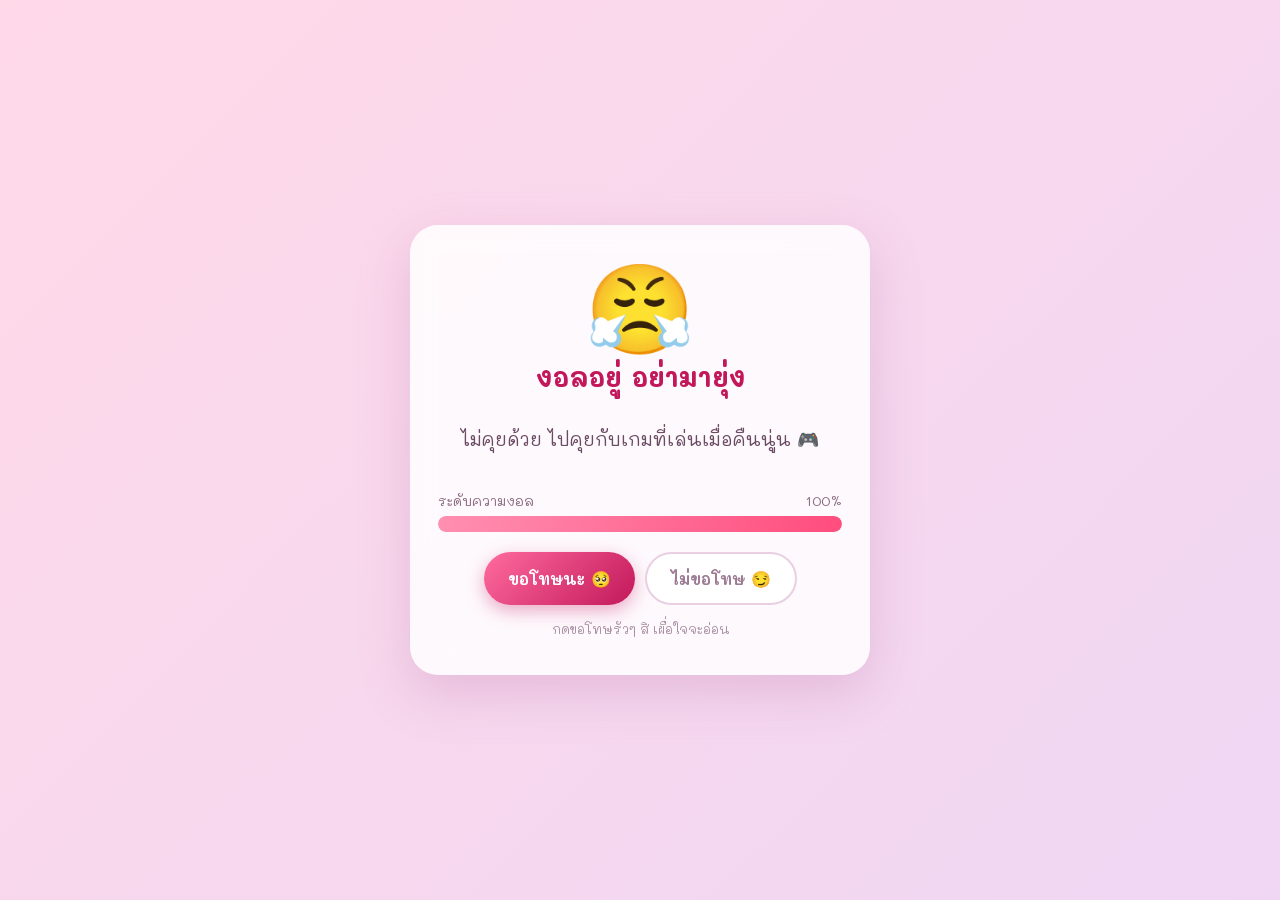
==== index.html @ 18ef5088 "add: new index file fromm ClaudeAI version1.0" ====
<!DOCTYPE html>
<html lang="th">
<head>
<meta charset="UTF-8">
<meta name="viewport" content="width=device-width, initial-scale=1.0, viewport-fit=cover, maximum-scale=5">
<meta name="theme-color" content="#ffd9e8">
<title>งอลอยู่ อย่ามายุ่ง 😤</title>
<link rel="preconnect" href="https://fonts.googleapis.com">
<link rel="preconnect" href="https://fonts.gstatic.com" crossorigin>
<link href="https://fonts.googleapis.com/css2?family=Mali:wght@400;600;700&display=swap" rel="stylesheet">
<style>
  *{margin:0;padding:0;box-sizing:border-box;-webkit-tap-highlight-color:transparent}
  html,body{height:100%}
  body{
    font-family:'Mali','Noto Sans Thai',sans-serif;
    min-height:100vh;
    min-height:100dvh;
    background:linear-gradient(135deg,#ffd9e8,#e0d4ff,#d4f1ff);
    background-size:400% 400%;
    animation:bg 14s ease infinite;
    display:flex;align-items:center;justify-content:center;
    padding:calc(16px + env(safe-area-inset-top)) 16px calc(16px + env(safe-area-inset-bottom));
    overflow:hidden;
    -webkit-user-select:none;user-select:none;
  }
  @keyframes bg{0%,100%{background-position:0% 50%}50%{background-position:100% 50%}}

  .card{
    background:rgba(255,255,255,.85);
    -webkit-backdrop-filter:blur(12px);
    backdrop-filter:blur(12px);
    border-radius:clamp(20px,5vw,28px);
    padding:clamp(24px,6vw,36px) clamp(18px,5vw,28px);
    width:100%;max-width:460px;
    box-shadow:0 18px 50px rgba(190,120,170,.3);
    text-align:center;position:relative;z-index:2;
  }
  .face{
    font-size:clamp(60px,18vw,88px);line-height:1;display:inline-block;
    animation:pout 2s ease-in-out infinite;
  }
  @keyframes pout{0%,100%{transform:rotate(-6deg)}50%{transform:rotate(6deg) scale(1.06)}}
  h1{font-size:clamp(20px,5.5vw,26px);color:#c2185b;margin:10px 0 4px;line-height:1.4}
  .msg{
    font-size:clamp(15px,4vw,18px);color:#6b4a63;
    min-height:clamp(64px,18vw,80px);
    display:flex;align-items:center;justify-content:center;
    padding:8px 4px;line-height:1.5;
  }

  .meter{margin:12px 0 20px}
  .meter-label{display:flex;justify-content:space-between;font-size:clamp(12px,3.4vw,14px);color:#8a6b83;margin-bottom:6px}
  .bar{height:16px;background:#f2e2ee;border-radius:99px;overflow:hidden}
  .fill{height:100%;width:100%;border-radius:99px;background:linear-gradient(90deg,#ff8fb1,#ff4d7e);transition:width .5s cubic-bezier(.3,1.4,.5,1),background .5s}

  .btns{display:flex;gap:10px;justify-content:center;flex-wrap:wrap}
  button{
    font-family:inherit;font-size:clamp(15px,4vw,16px);font-weight:600;
    padding:14px clamp(18px,5vw,24px);
    min-height:48px;
    border:none;border-radius:99px;cursor:pointer;
    touch-action:manipulation;
    transition:transform .15s,box-shadow .2s,background .3s;
  }
  button:active{transform:scale(.94)}
  .sorry{background:linear-gradient(135deg,#ff6b9d,#c2185b);color:#fff;box-shadow:0 6px 18px rgba(194,24,91,.35)}
  @media(hover:hover){.sorry:hover{transform:translateY(-2px)}}
  .no{background:#fff;color:#9c7a94;border:2px solid #e8cfe2;z-index:5}
  .again{background:#fff;color:#7a9c8c;border:2px solid #cfe8dd;display:none;margin-top:14px}

  .hint{font-size:clamp(12px,3.4vw,13px);color:#a98fa4;margin-top:14px;min-height:20px;line-height:1.5}

  .heart{position:fixed;font-size:clamp(20px,6vw,26px);pointer-events:none;z-index:1;will-change:transform,opacity;animation:fly 2.6s ease-out forwards}
  @keyframes fly{
    0%{transform:translateY(0) scale(.4);opacity:1}
    100%{transform:translateY(-110vh) scale(1.3) rotate(40deg);opacity:0}
  }
  .shake{animation:shake .4s}
  @keyframes shake{0%,100%{transform:translateX(0)}20%,60%{transform:translateX(-9px)}40%,80%{transform:translateX(9px)}}

  @media (prefers-reduced-motion:reduce){
    *{animation-duration:.01ms!important;animation-iteration-count:1!important;transition-duration:.01ms!important}
  }
</style>
</head>
<body>
<div class="card" id="card">
  <div class="face" id="face">😤</div>
  <h1 id="title">งอลอยู่ อย่ามายุ่ง</h1>
  <div class="msg" id="msg">ไม่คุยด้วย ไปคุยกับเกมที่เล่นเมื่อคืนนู่น 🎮</div>

  <div class="meter">
    <div class="meter-label"><span>ระดับความงอล</span><span id="pct">100%</span></div>
    <div class="bar"><div class="fill" id="fill"></div></div>
  </div>

  <div class="btns">
    <button class="sorry" id="sorry" type="button">ขอโทษนะ 🥺</button>
    <button class="no" id="no" type="button">ไม่ขอโทษ 😏</button>
  </div>
  <button class="again" id="again" type="button">งอลใหม่อีกรอบ 🔁</button>
  <div class="hint" id="hint">กดขอโทษรัวๆ สิ เผื่อใจจะอ่อน</div>
</div>

<script>
(function(){
  "use strict";

  var messages = [
    {f:"😤", t:"งอลอยู่ อย่ามายุ่ง",  m:"ไม่คุยด้วย ไปคุยกับเกมที่เล่นเมื่อคืนนู่น 🎮"},
    {f:"🙄", t:"ขอโทษแค่นี้เหรอ",     m:"พิมพ์มาแค่นี้ ใจไม่ถึงครึ่งดวงเลยนะ"},
    {f:"😒", t:"อืม... ฟังอยู่",       m:"อ่านข้อความเมื่อคืน 4 ชม. ค่อยตอบ จำได้มั้ย"},
    {f:"😕", t:"ก็ยังงอลอยู่นะ",       m:"แต่...เสียงขอโทษก็เพราะดีอยู่ พูดอีกทีซิ"},
    {f:"😔", t:"ใจเริ่มอ่อนแล้ว",      m:"อย่านึกว่าจะง่ายนะ แต่ก็...เกือบแล้วแหละ"},
    {f:"🥹", t:"ก็ได้ๆ",              m:"หยุดทำหน้าแบบนั้นสิ เดี๋ยวใจอ่อนหมดพอดี"},
    {f:"🥰", t:"ให้อภัยแล้ว!",         m:"ครั้งนี้ครั้งเดียวนะ! ...แต่ครั้งหน้าก็คงให้อภัยอีกอยู่ดี 💕"}
  ];
  var excusesMouse = ["ไม่ได้ ปุ่มนี้เสีย 🔧","ลองอีกทีสิ (ไม่ได้อยู่ดี)","กดได้แต่ใจฉันไม่ได้","อุ๊ย ปุ่มหนีเอง ไม่ใช่ฉัน","ยอมแพ้เถอะ ปุ่มนี้ไม่มีวันชนะ"];
  var excusesTouch = ["นิ้วไวนะ แต่ปุ่มไวกว่า 💨","จิ้มไม่โดนหรอก เลิกพยายามเถอะ","ปุ่มนี้ออกกำลังกายมาทั้งปี","จิ้มอีกก็หนีอีก 😌","กดขอโทษง่ายกว่าเยอะนะ"];

  var $ = function(id){ return document.getElementById(id); };
  var face=$("face"), title=$("title"), msg=$("msg"), fill=$("fill"),
      pct=$("pct"), hint=$("hint"), card=$("card"),
      sorryBtn=$("sorry"), noBtn=$("no"), againBtn=$("again");

  var step = 0, escapes = 0, done = false;
  var isCoarse = window.matchMedia("(pointer:coarse)").matches;
  var heartBurst = isCoarse ? 14 : 30;

  function render(){
    var s = messages[step];
    face.textContent = s.f;
    title.textContent = s.t;
    msg.textContent = s.m;
    var level = Math.round(100 - (step/(messages.length-1))*100);
    fill.style.width = level + "%";
    pct.textContent = level + "%";
  }

  function popHeart(x,y){
    var h = document.createElement("div");
    h.className = "heart";
    var e = ["💖","💕","💗","🌸","✨"];
    h.textContent = e[Math.floor(Math.random()*e.length)];
    h.style.left = (x-15) + "px";
    h.style.top  = (y-15) + "px";
    document.body.appendChild(h);
    setTimeout(function(){ h.remove(); }, 2700);
  }

  function pointFrom(ev, el){
    if(ev && typeof ev.clientX === "number" && (ev.clientX || ev.clientY)){
      return {x:ev.clientX, y:ev.clientY};
    }
    var r = el.getBoundingClientRect();
    return {x:r.left + r.width/2, y:r.top + r.height/2};
  }

  function finish(){
    done = true;
    hint.textContent = "ขอบคุณที่ไม่ยอมแพ้นะ 💗";
    noBtn.style.display = "none";
    againBtn.style.display = "inline-block";
    fill.style.background = "linear-gradient(90deg,#7ee8a2,#42c97a)";
    var vw = window.innerWidth, vh = window.innerHeight;
    for(var i=0;i<heartBurst;i++){
      (function(i){
        setTimeout(function(){ popHeart(Math.random()*vw, vh-40); }, i*90);
      })(i);
    }
    if(navigator.vibrate){ navigator.vibrate([40,60,40]); }
  }

  sorryBtn.addEventListener("click", function(ev){
    if(step < messages.length-1) step++;
    render();
    var p = pointFrom(ev, sorryBtn);
    popHeart(p.x, p.y);
    if(step === messages.length-1 && !done) finish();
  });

  // ---- ปุ่มหนี: รองรับทั้งเมาส์และนิ้ว ----
  function escape(touch){
    escapes++;
    var r = noBtn.getBoundingClientRect();
    var w = r.width, h = r.height, pad = 8;
    var maxX = Math.max(pad, window.innerWidth  - w - pad);
    var maxY = Math.max(pad, window.innerHeight - h - pad);
    noBtn.style.position = "fixed";
    noBtn.style.left = (pad + Math.random()*(maxX-pad)) + "px";
    noBtn.style.top  = (pad + Math.random()*(maxY-pad)) + "px";
    var list = touch ? excusesTouch : excusesMouse;
    hint.textContent = list[escapes % list.length];
    card.classList.add("shake");
    setTimeout(function(){ card.classList.remove("shake"); }, 400);
    if(escapes === 6){ hint.textContent = "เหนื่อยยัง? กดขอโทษดีกว่านะ 😌"; }
  }

  noBtn.addEventListener("pointerenter", function(ev){
    if(ev.pointerType === "mouse") escape(false);
  });
  noBtn.addEventListener("pointerdown", function(ev){
    if(ev.pointerType !== "mouse"){ ev.preventDefault(); escape(true); }
  });
  // กันเบราว์เซอร์เก่าที่ไม่รองรับ Pointer Events
  if(!window.PointerEvent){
    noBtn.addEventListener("mouseover", function(){ escape(false); });
    noBtn.addEventListener("touchstart", function(ev){ ev.preventDefault(); escape(true); }, {passive:false});
  }
  noBtn.addEventListener("click", function(ev){
    ev.preventDefault();
    hint.textContent = "โกงนี่หว่า! 😡 กดขอโทษอย่างเดียว";
  });

  againBtn.addEventListener("click", function(){
    step = 0; escapes = 0; done = false;
    render();
    fill.style.background = "linear-gradient(90deg,#ff8fb1,#ff4d7e)";
    hint.textContent = "กดขอโทษรัวๆ สิ เผื่อใจจะอ่อน";
    againBtn.style.display = "none";
    noBtn.style.position = "static";
    noBtn.style.display = "inline-block";
  });

  // ปุ่มหนีไม่ให้ค้างนอกจอเวลาหมุนจอ / ย่อขยายหน้าต่าง
  window.addEventListener("resize", function(){
    if(noBtn.style.position !== "fixed") return;
    var r = noBtn.getBoundingClientRect(), pad = 8;
    var maxX = window.innerWidth  - r.width  - pad;
    var maxY = window.innerHeight - r.height - pad;
    noBtn.style.left = Math.min(Math.max(pad, r.left), Math.max(pad,maxX)) + "px";
    noBtn.style.top  = Math.min(Math.max(pad, r.top),  Math.max(pad,maxY)) + "px";
  });

  render();
})();
</script>
</body>
</html>
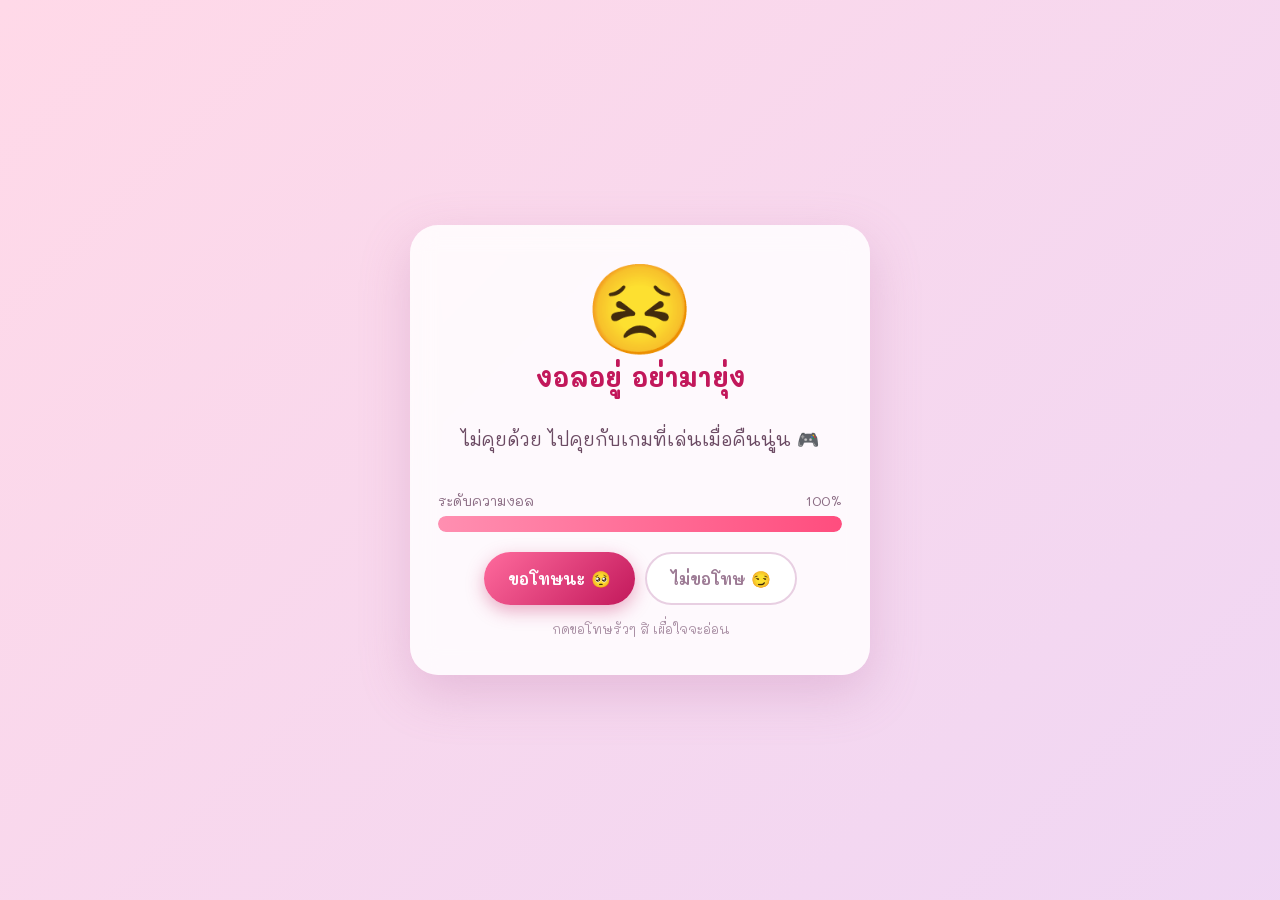
==== commit 4a1af415: "edited: version1.01" ====
--- a/index.html
+++ b/index.html
@@ -4,7 +4,7 @@
 <meta charset="UTF-8">
 <meta name="viewport" content="width=device-width, initial-scale=1.0, viewport-fit=cover, maximum-scale=5">
 <meta name="theme-color" content="#ffd9e8">
-<title>งอลอยู่ อย่ามายุ่ง 😤</title>
+<title>งอลอ่าาา 😖🥺🥺</title>
 <link rel="preconnect" href="https://fonts.googleapis.com">
 <link rel="preconnect" href="https://fonts.gstatic.com" crossorigin>
 <link href="https://fonts.googleapis.com/css2?family=Mali:wght@400;600;700&display=swap" rel="stylesheet">
@@ -85,7 +85,7 @@
 </head>
 <body>
 <div class="card" id="card">
-  <div class="face" id="face">😤</div>
+  <div class="face" id="face">🥺🥺😭</div>
   <h1 id="title">งอลอยู่ อย่ามายุ่ง</h1>
   <div class="msg" id="msg">ไม่คุยด้วย ไปคุยกับเกมที่เล่นเมื่อคืนนู่น 🎮</div>
 
@@ -107,7 +107,7 @@
   "use strict";
 
   var messages = [
-    {f:"😤", t:"งอลอยู่ อย่ามายุ่ง",  m:"ไม่คุยด้วย ไปคุยกับเกมที่เล่นเมื่อคืนนู่น 🎮"},
+    {f:"😣", t:"งอลอยู่ อย่ามายุ่ง",  m:"ไม่คุยด้วย ไปคุยกับเกมที่เล่นเมื่อคืนนู่น 🎮"},
     {f:"🙄", t:"ขอโทษแค่นี้เหรอ",     m:"พิมพ์มาแค่นี้ ใจไม่ถึงครึ่งดวงเลยนะ"},
     {f:"😒", t:"อืม... ฟังอยู่",       m:"อ่านข้อความเมื่อคืน 4 ชม. ค่อยตอบ จำได้มั้ย"},
     {f:"😕", t:"ก็ยังงอลอยู่นะ",       m:"แต่...เสียงขอโทษก็เพราะดีอยู่ พูดอีกทีซิ"},
@@ -158,7 +158,7 @@
 
   function finish(){
     done = true;
-    hint.textContent = "ขอบคุณที่ไม่ยอมแพ้นะ 💗";
+    hint.textContent = "ขอบคุณที่ไม่ยอมแพ้นะ 💗รักนะค่ะแฟนเค้า (ถึง ->ผ้าไหม)";
     noBtn.style.display = "none";
     againBtn.style.display = "inline-block";
     fill.style.background = "linear-gradient(90deg,#7ee8a2,#42c97a)";
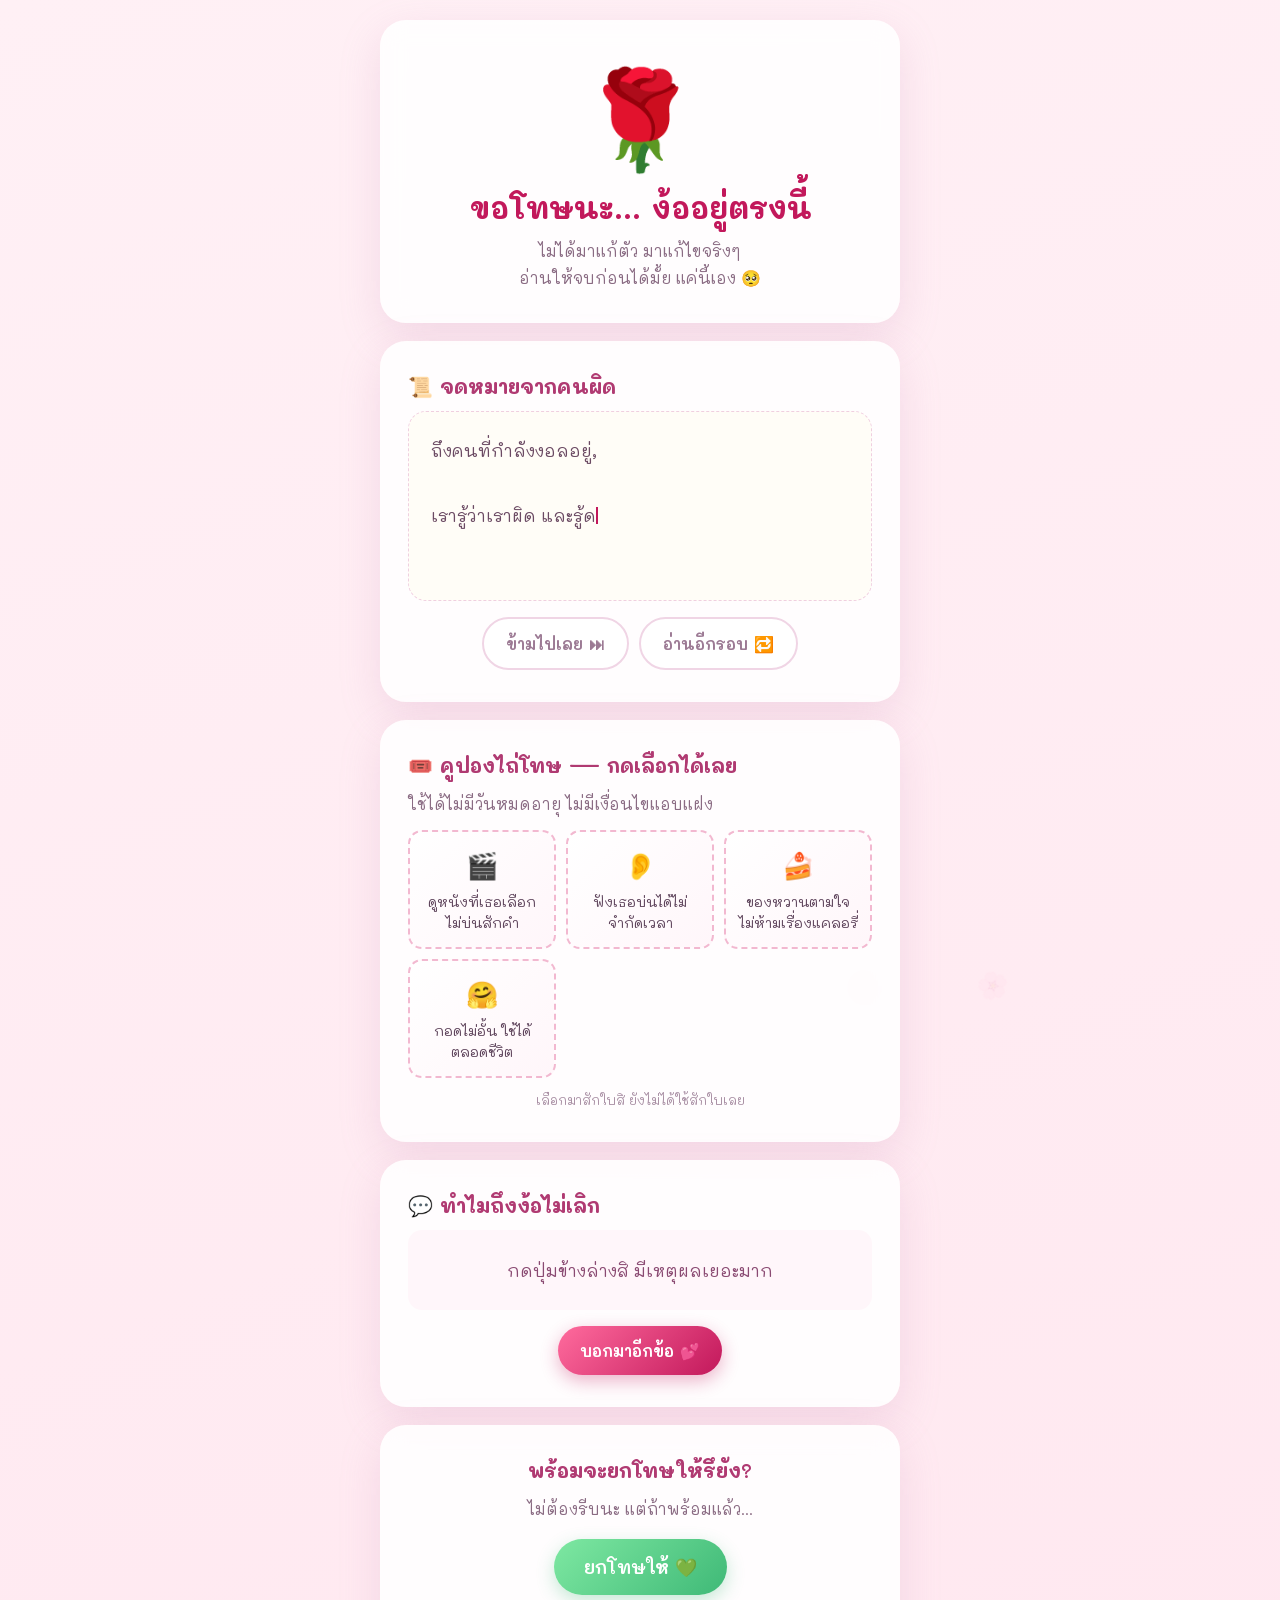
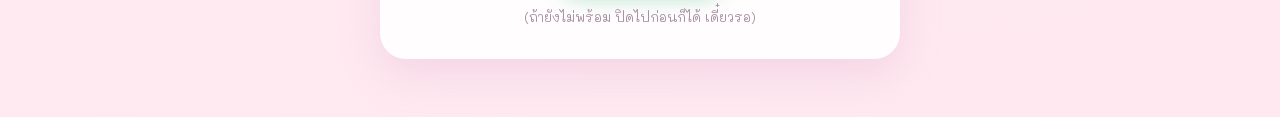
==== commit c51f97f7: "edit: version1" ====
--- a/index.html
+++ b/index.html
@@ -2,81 +2,99 @@
 <html lang="th">
 <head>
 <meta charset="UTF-8">
-<meta name="viewport" content="width=device-width, initial-scale=1.0, viewport-fit=cover, maximum-scale=5">
-<meta name="theme-color" content="#ffd9e8">
-<title>งอลอ่าาา 😖🥺🥺</title>
+<meta name="viewport" content="width=device-width, initial-scale=1.0, viewport-fit=cover">
+<meta name="theme-color" content="#fff0f5">
+<title>ขอโทษนะ... ง้ออยู่ 🌹</title>
 <link rel="preconnect" href="https://fonts.googleapis.com">
 <link rel="preconnect" href="https://fonts.gstatic.com" crossorigin>
 <link href="https://fonts.googleapis.com/css2?family=Mali:wght@400;600;700&display=swap" rel="stylesheet">
 <style>
   *{margin:0;padding:0;box-sizing:border-box;-webkit-tap-highlight-color:transparent}
-  html,body{height:100%}
+  html{scroll-behavior:smooth}
   body{
     font-family:'Mali','Noto Sans Thai',sans-serif;
-    min-height:100vh;
-    min-height:100dvh;
-    background:linear-gradient(135deg,#ffd9e8,#e0d4ff,#d4f1ff);
-    background-size:400% 400%;
-    animation:bg 14s ease infinite;
-    display:flex;align-items:center;justify-content:center;
-    padding:calc(16px + env(safe-area-inset-top)) 16px calc(16px + env(safe-area-inset-bottom));
-    overflow:hidden;
-    -webkit-user-select:none;user-select:none;
+    background:linear-gradient(160deg,#fff0f5,#ffe8f0,#f3e9ff,#e9f4ff);
+    background-size:300% 300%;
+    animation:bg 18s ease infinite;
+    color:#5c4159;
+    padding:calc(20px + env(safe-area-inset-top)) 16px calc(40px + env(safe-area-inset-bottom));
+    overflow-x:hidden;
   }
   @keyframes bg{0%,100%{background-position:0% 50%}50%{background-position:100% 50%}}
 
+  .wrap{max-width:520px;margin:0 auto}
   .card{
-    background:rgba(255,255,255,.85);
-    -webkit-backdrop-filter:blur(12px);
-    backdrop-filter:blur(12px);
-    border-radius:clamp(20px,5vw,28px);
-    padding:clamp(24px,6vw,36px) clamp(18px,5vw,28px);
-    width:100%;max-width:460px;
-    box-shadow:0 18px 50px rgba(190,120,170,.3);
-    text-align:center;position:relative;z-index:2;
-  }
-  .face{
-    font-size:clamp(60px,18vw,88px);line-height:1;display:inline-block;
-    animation:pout 2s ease-in-out infinite;
-  }
-  @keyframes pout{0%,100%{transform:rotate(-6deg)}50%{transform:rotate(6deg) scale(1.06)}}
-  h1{font-size:clamp(20px,5.5vw,26px);color:#c2185b;margin:10px 0 4px;line-height:1.4}
-  .msg{
-    font-size:clamp(15px,4vw,18px);color:#6b4a63;
-    min-height:clamp(64px,18vw,80px);
-    display:flex;align-items:center;justify-content:center;
-    padding:8px 4px;line-height:1.5;
-  }
-
-  .meter{margin:12px 0 20px}
-  .meter-label{display:flex;justify-content:space-between;font-size:clamp(12px,3.4vw,14px);color:#8a6b83;margin-bottom:6px}
-  .bar{height:16px;background:#f2e2ee;border-radius:99px;overflow:hidden}
-  .fill{height:100%;width:100%;border-radius:99px;background:linear-gradient(90deg,#ff8fb1,#ff4d7e);transition:width .5s cubic-bezier(.3,1.4,.5,1),background .5s}
-
-  .btns{display:flex;gap:10px;justify-content:center;flex-wrap:wrap}
+    background:rgba(255,255,255,.88);
+    -webkit-backdrop-filter:blur(12px);backdrop-filter:blur(12px);
+    border-radius:clamp(20px,5vw,26px);
+    padding:clamp(22px,6vw,32px) clamp(18px,5vw,28px);
+    box-shadow:0 14px 40px rgba(200,140,180,.22);
+    margin-bottom:18px;
+    position:relative;z-index:2;
+  }
+  .hero{text-align:center}
+  .rose{font-size:clamp(64px,20vw,96px);display:inline-block;animation:sway 3s ease-in-out infinite}
+  @keyframes sway{0%,100%{transform:rotate(-7deg)}50%{transform:rotate(7deg)}}
+  h1{font-size:clamp(22px,6vw,30px);color:#c2185b;margin:10px 0 8px;line-height:1.4}
+  h2{font-size:clamp(17px,4.6vw,20px);color:#b03a72;margin-bottom:12px}
+  .sub{font-size:clamp(14px,3.9vw,16px);color:#8a6b83;line-height:1.7}
+
+  /* จดหมายพิมพ์ทีละตัว */
+  .letter{
+    background:#fffdf7;border:1px dashed #f0cfe0;border-radius:18px;
+    padding:clamp(16px,4.5vw,22px);
+    font-size:clamp(15px,4vw,17px);line-height:1.9;
+    min-height:190px;white-space:pre-wrap;color:#6b4a63;
+  }
+  .cursor{display:inline-block;width:2px;height:1em;background:#c2185b;vertical-align:-2px;animation:blink .8s steps(2) infinite}
+  @keyframes blink{50%{opacity:0}}
+
+  /* คูปอง */
+  .coupons{display:grid;grid-template-columns:repeat(auto-fit,minmax(140px,1fr));gap:10px}
+  .coupon{
+    background:linear-gradient(135deg,#fff,#fff6fa);
+    border:2px dashed #f2b8d0;border-radius:14px;
+    padding:14px 12px;text-align:center;cursor:pointer;
+    font-size:clamp(13px,3.6vw,14px);line-height:1.5;
+    transition:transform .18s,background .25s,border-color .25s;
+    touch-action:manipulation;
+  }
+  .coupon:active{transform:scale(.95)}
+  @media(hover:hover){.coupon:hover{transform:translateY(-3px);border-color:#ff6b9d}}
+  .coupon.used{background:#f0f7f2;border-color:#9ad9b5;color:#4f8a6b;text-decoration:line-through;opacity:.85}
+  .coupon .ic{font-size:26px;display:block;margin-bottom:6px}
+
+  /* เหตุผล */
+  .reason{
+    background:#fff6fa;border-radius:14px;padding:16px;
+    font-size:clamp(15px,4vw,17px);line-height:1.7;min-height:80px;
+    display:flex;align-items:center;justify-content:center;text-align:center;color:#8a4a72;
+  }
+
+  /* ปุ่ม */
+  .btns{display:flex;gap:10px;flex-wrap:wrap;justify-content:center;margin-top:16px}
   button{
-    font-family:inherit;font-size:clamp(15px,4vw,16px);font-weight:600;
-    padding:14px clamp(18px,5vw,24px);
-    min-height:48px;
-    border:none;border-radius:99px;cursor:pointer;
-    touch-action:manipulation;
-    transition:transform .15s,box-shadow .2s,background .3s;
+    font-family:inherit;font-weight:600;font-size:clamp(15px,4vw,16px);
+    padding:14px 22px;min-height:48px;border:none;border-radius:99px;
+    cursor:pointer;touch-action:manipulation;
+    transition:transform .15s,box-shadow .2s;
   }
   button:active{transform:scale(.94)}
-  .sorry{background:linear-gradient(135deg,#ff6b9d,#c2185b);color:#fff;box-shadow:0 6px 18px rgba(194,24,91,.35)}
-  @media(hover:hover){.sorry:hover{transform:translateY(-2px)}}
-  .no{background:#fff;color:#9c7a94;border:2px solid #e8cfe2;z-index:5}
-  .again{background:#fff;color:#7a9c8c;border:2px solid #cfe8dd;display:none;margin-top:14px}
-
-  .hint{font-size:clamp(12px,3.4vw,13px);color:#a98fa4;margin-top:14px;min-height:20px;line-height:1.5}
-
-  .heart{position:fixed;font-size:clamp(20px,6vw,26px);pointer-events:none;z-index:1;will-change:transform,opacity;animation:fly 2.6s ease-out forwards}
-  @keyframes fly{
-    0%{transform:translateY(0) scale(.4);opacity:1}
-    100%{transform:translateY(-110vh) scale(1.3) rotate(40deg);opacity:0}
-  }
-  .shake{animation:shake .4s}
-  @keyframes shake{0%,100%{transform:translateX(0)}20%,60%{transform:translateX(-9px)}40%,80%{transform:translateX(9px)}}
+  .primary{background:linear-gradient(135deg,#ff6b9d,#c2185b);color:#fff;box-shadow:0 6px 18px rgba(194,24,91,.32)}
+  .ghost{background:#fff;color:#9c7a94;border:2px solid #f0d5e5}
+  .forgive{background:linear-gradient(135deg,#7ee8a2,#3fb977);color:#fff;box-shadow:0 6px 18px rgba(63,185,119,.3);font-size:clamp(16px,4.4vw,18px);padding:16px 30px}
+
+  .hint{font-size:clamp(12px,3.4vw,13px);color:#a98fa4;text-align:center;margin-top:12px;line-height:1.6;min-height:20px}
+
+  /* ผลลัพธ์ */
+  #result{display:none;text-align:center}
+  #result.show{display:block;animation:pop .5s cubic-bezier(.3,1.5,.5,1)}
+  @keyframes pop{0%{transform:scale(.8);opacity:0}100%{transform:scale(1);opacity:1}}
+
+  .petal{position:fixed;top:-40px;pointer-events:none;z-index:1;will-change:transform;animation:fall linear forwards}
+  @keyframes fall{to{transform:translateY(112vh) rotate(420deg);opacity:.1}}
+  .burst{position:fixed;pointer-events:none;z-index:3;font-size:clamp(20px,6vw,26px);animation:up 2.4s ease-out forwards}
+  @keyframes up{0%{transform:translateY(0) scale(.4);opacity:1}100%{transform:translateY(-100vh) scale(1.3) rotate(35deg);opacity:0}}
 
   @media (prefers-reduced-motion:reduce){
     *{animation-duration:.01ms!important;animation-iteration-count:1!important;transition-duration:.01ms!important}
@@ -84,156 +102,182 @@
 </style>
 </head>
 <body>
-<div class="card" id="card">
-  <div class="face" id="face">🥺🥺😭</div>
-  <h1 id="title">งอลอยู่ อย่ามายุ่ง</h1>
-  <div class="msg" id="msg">ไม่คุยด้วย ไปคุยกับเกมที่เล่นเมื่อคืนนู่น 🎮</div>
-
-  <div class="meter">
-    <div class="meter-label"><span>ระดับความงอล</span><span id="pct">100%</span></div>
-    <div class="bar"><div class="fill" id="fill"></div></div>
-  </div>
-
-  <div class="btns">
-    <button class="sorry" id="sorry" type="button">ขอโทษนะ 🥺</button>
-    <button class="no" id="no" type="button">ไม่ขอโทษ 😏</button>
-  </div>
-  <button class="again" id="again" type="button">งอลใหม่อีกรอบ 🔁</button>
-  <div class="hint" id="hint">กดขอโทษรัวๆ สิ เผื่อใจจะอ่อน</div>
+<div class="wrap">
+
+  <div class="card hero">
+    <div class="rose">🌹</div>
+    <h1 id="headline">ขอโทษนะ... ง้ออยู่ตรงนี้</h1>
+    <p class="sub">ไม่ได้มาแก้ตัว มาแก้ไขจริงๆ<br>อ่านให้จบก่อนได้มั้ย แค่นี้เอง 🥺</p>
+  </div>
+
+  <div class="card">
+    <h2>📜 จดหมายจากคนผิด</h2>
+    <div class="letter" id="letter"><span class="cursor">เค้าผิดเองค้าบ อย่างอนเลย อย่าไปหาใครเลยนะค่ะ</span>
+    <span class="cursor">เข้ามีแค่เธอคนเดี่ยวแก่ผ้าไหม</span></div>
+    <div class="btns">
+      <button class="ghost" id="skip" type="button">ข้ามไปเลย ⏭</button>
+      <button class="ghost" id="replay" type="button">อ่านอีกรอบ 🔁</button>
+    </div>
+  </div>
+
+  <div class="card">
+    <h2>🎟️ คูปองไถ่โทษ — กดเลือกได้เลย</h2>
+    <p class="sub" style="margin-bottom:12px">ใช้ได้ไม่มีวันหมดอายุ ไม่มีเงื่อนไขแอบแฝง</p>
+    <div class="coupons" id="coupons"></div>
+    <div class="hint" id="couponHint">เลือกมาสักใบสิ ยังไม่ได้ใช้สักใบเลย</div>
+  </div>
+
+  <div class="card">
+    <h2>💬 ทำไมถึงง้อไม่เลิก</h2>
+    <div class="reason" id="reason">กดปุ่มข้างล่างสิ มีเหตุผลเยอะมาก</div>
+    <div class="btns"><button class="primary" id="reasonBtn" type="button">บอกมาอีกข้อ 💕</button></div>
+  </div>
+
+  <div class="card" style="text-align:center" id="finalCard">
+    <h2>พร้อมจะยกโทษให้รึยัง?</h2>
+    <p class="sub">ไม่ต้องรีบนะ แต่ถ้าพร้อมแล้ว...</p>
+    <div class="btns"><button class="forgive" id="forgive" type="button">ยกโทษให้ 💚</button></div>
+    <div class="hint" id="finalHint">(ถ้ายังไม่พร้อม ปิดไปก่อนก็ได้ เดี๋ยวรอ)</div>
+  </div>
+
+  <div class="card" id="result">
+    <div class="rose">🥰</div>
+    <h1>ขอบคุณที่ยังใจดีกับเราเสมอ</h1>
+    <p class="sub">สัญญาว่าจะทำให้ดีกว่าเดิม<br>ไม่ใช่แค่พูด แต่จะทำให้เห็น 💖</p>
+    <div class="btns"><button class="ghost" id="restart" type="button">เริ่มใหม่ 🔁</button></div>
+  </div>
+
 </div>
 
 <script>
 (function(){
   "use strict";
-
-  var messages = [
-    {f:"😣", t:"งอลอยู่ อย่ามายุ่ง",  m:"ไม่คุยด้วย ไปคุยกับเกมที่เล่นเมื่อคืนนู่น 🎮"},
-    {f:"🙄", t:"ขอโทษแค่นี้เหรอ",     m:"พิมพ์มาแค่นี้ ใจไม่ถึงครึ่งดวงเลยนะ"},
-    {f:"😒", t:"อืม... ฟังอยู่",       m:"อ่านข้อความเมื่อคืน 4 ชม. ค่อยตอบ จำได้มั้ย"},
-    {f:"😕", t:"ก็ยังงอลอยู่นะ",       m:"แต่...เสียงขอโทษก็เพราะดีอยู่ พูดอีกทีซิ"},
-    {f:"😔", t:"ใจเริ่มอ่อนแล้ว",      m:"อย่านึกว่าจะง่ายนะ แต่ก็...เกือบแล้วแหละ"},
-    {f:"🥹", t:"ก็ได้ๆ",              m:"หยุดทำหน้าแบบนั้นสิ เดี๋ยวใจอ่อนหมดพอดี"},
-    {f:"🥰", t:"ให้อภัยแล้ว!",         m:"ครั้งนี้ครั้งเดียวนะ! ...แต่ครั้งหน้าก็คงให้อภัยอีกอยู่ดี 💕"}
+  var $=function(i){return document.getElementById(i)};
+  var isCoarse = matchMedia("(pointer:coarse)").matches;
+
+  /* ---------- จดหมาย ---------- */
+  var text =
+"ถึงคนที่กำลังงอลอยู่,\n\n"+
+"เรารู้ว่าเราผิด และรู้ด้วยว่าคำว่าขอโทษคำเดียวมันไม่พอ\n\n"+
+"ที่เงียบไป ไม่ใช่ไม่แคร์ แต่กลัวพูดแล้วยิ่งพัง\n"+
+"สุดท้ายก็พังอยู่ดีเพราะไม่พูด... โง่จริงๆ\n\n"+
+"ไม่ได้อยากชนะในเรื่องที่ทะเลาะกัน\n"+
+"อยากชนะใจกลับมามากกว่า\n\n"+
+"ให้เวลาเราแก้ตัวอีกสักครั้งได้มั้ย 🥺";
+
+  var letter=$("letter"), i=0, timer=null;
+  function type(){
+    clearInterval(timer); i=0; letter.innerHTML='<span class="cursor"></span>';
+    timer=setInterval(function(){
+      i++;
+      letter.innerHTML = text.slice(0,i).replace(/</g,"&lt;") + '<span class="cursor"></span>';
+      if(i>=text.length) clearInterval(timer);
+    }, 38);
+  }
+  function showAll(){ clearInterval(timer); i=text.length; letter.textContent=text; }
+  $("skip").addEventListener("click",showAll);
+  $("replay").addEventListener("click",type);
+
+  /* ---------- คูปอง ---------- */
+  var coupons=[
+    {ic:"🎬",t:"ดูหนังที่เธอเลือก ไม่บ่นสักคำ"},
+    {ic:"👂",t:"ฟังเธอบ่นได้ไม่จำกัดเวลา"},
+    {ic:"🍰",t:"ของหวานตามใจ ไม่ห้ามเรื่องแคลอรี่"},
+    {ic:"🤗",t:"กอดไม่อั้น ใช้ได้ตลอดชีวิต"}
   ];
-  var excusesMouse = ["ไม่ได้ ปุ่มนี้เสีย 🔧","ลองอีกทีสิ (ไม่ได้อยู่ดี)","กดได้แต่ใจฉันไม่ได้","อุ๊ย ปุ่มหนีเอง ไม่ใช่ฉัน","ยอมแพ้เถอะ ปุ่มนี้ไม่มีวันชนะ"];
-  var excusesTouch = ["นิ้วไวนะ แต่ปุ่มไวกว่า 💨","จิ้มไม่โดนหรอก เลิกพยายามเถอะ","ปุ่มนี้ออกกำลังกายมาทั้งปี","จิ้มอีกก็หนีอีก 😌","กดขอโทษง่ายกว่าเยอะนะ"];
-
-  var $ = function(id){ return document.getElementById(id); };
-  var face=$("face"), title=$("title"), msg=$("msg"), fill=$("fill"),
-      pct=$("pct"), hint=$("hint"), card=$("card"),
-      sorryBtn=$("sorry"), noBtn=$("no"), againBtn=$("again");
-
-  var step = 0, escapes = 0, done = false;
-  var isCoarse = window.matchMedia("(pointer:coarse)").matches;
-  var heartBurst = isCoarse ? 14 : 30;
-
-  function render(){
-    var s = messages[step];
-    face.textContent = s.f;
-    title.textContent = s.t;
-    msg.textContent = s.m;
-    var level = Math.round(100 - (step/(messages.length-1))*100);
-    fill.style.width = level + "%";
-    pct.textContent = level + "%";
-  }
-
-  function popHeart(x,y){
-    var h = document.createElement("div");
-    h.className = "heart";
-    var e = ["💖","💕","💗","🌸","✨"];
-    h.textContent = e[Math.floor(Math.random()*e.length)];
-    h.style.left = (x-15) + "px";
-    h.style.top  = (y-15) + "px";
-    document.body.appendChild(h);
-    setTimeout(function(){ h.remove(); }, 2700);
-  }
-
-  function pointFrom(ev, el){
-    if(ev && typeof ev.clientX === "number" && (ev.clientX || ev.clientY)){
-      return {x:ev.clientX, y:ev.clientY};
+  var box=$("coupons"), used=0, cHint=$("couponHint");
+  coupons.forEach(function(c){
+    var d=document.createElement("div");
+    d.className="coupon";
+    d.innerHTML='<span class="ic">'+c.ic+'</span>'+c.t;
+    d.addEventListener("click",function(){
+      if(d.classList.contains("used")) return;
+      d.classList.add("used"); used++;
+      burstAt(d, 6);
+      if(navigator.vibrate) navigator.vibrate(30);
+      if(used===coupons.length) cHint.textContent="ใช้หมดทุกใบเลย!! เดี๋ยวพิมพ์ใหม่ให้อีกเป็นปึกก็ได้ 😭";
+      else cHint.textContent="ใช้ไปแล้ว "+used+"/"+coupons.length+" ใบ — เหลืออีกเยอะ เอาไปเลย";
+    });
+    box.appendChild(d);
+  });
+
+  /* ---------- เหตุผล ---------- */
+  var reasons=[
+    // "เพราะวันที่ไม่มีเธอคุยด้วย โลกหายไปทั้งใบ",
+    "เพราะเรื่องตลกที่คิดได้ อยากเล่าให้เธอฟังคนแรก",
+    "เพราะเสียงหัวเราะเธอ มันแพงกว่าศักดิ์ศรีของเราเยอะ",
+    "เพราะทะเลาะกับเธอ แพ้ก็ยังดีกว่าไม่มีเธอ",
+    "เพราะอาหารอร่อยแค่ไหน ถ้ากินคนเดียวก็จืด",
+    "เพราะเธอจำได้แม้แต่เรื่องที่เราลืม",
+    "เพราะเรายังไม่ได้พาเธอไปที่ที่เราอยากพาไปเลย",
+    "เพราะคนที่ทำให้เราอยากเป็นคนที่ดีขึ้น มีแค่เธอ"
+  ];
+  var pool=[], rBox=$("reason");
+  $("reasonBtn").addEventListener("click",function(ev){
+    if(!pool.length) pool=reasons.slice();
+    var k=Math.floor(Math.random()*pool.length);
+    rBox.style.opacity=0;
+    var msg=pool.splice(k,1)[0];
+    setTimeout(function(){ rBox.textContent=msg; rBox.style.transition="opacity .3s"; rBox.style.opacity=1; },160);
+    burstAt(ev.currentTarget,4);
+  });
+
+  /* ---------- เอฟเฟกต์ ---------- */
+  function burstAt(el,n){
+    var r=el.getBoundingClientRect(), e=["💖","💕","🌸","✨","💗"];
+    for(var j=0;j<n;j++){
+      (function(j){setTimeout(function(){
+        var s=document.createElement("div");
+        s.className="burst";
+        s.textContent=e[Math.floor(Math.random()*e.length)];
+        s.style.left=(r.left+Math.random()*r.width)+"px";
+        s.style.top=(r.top+r.height/2)+"px";
+        document.body.appendChild(s);
+        setTimeout(function(){s.remove()},2500);
+      },j*70)})(j);
     }
-    var r = el.getBoundingClientRect();
-    return {x:r.left + r.width/2, y:r.top + r.height/2};
-  }
-
-  function finish(){
-    done = true;
-    hint.textContent = "ขอบคุณที่ไม่ยอมแพ้นะ 💗รักนะค่ะแฟนเค้า (ถึง ->ผ้าไหม)";
-    noBtn.style.display = "none";
-    againBtn.style.display = "inline-block";
-    fill.style.background = "linear-gradient(90deg,#7ee8a2,#42c97a)";
-    var vw = window.innerWidth, vh = window.innerHeight;
-    for(var i=0;i<heartBurst;i++){
-      (function(i){
-        setTimeout(function(){ popHeart(Math.random()*vw, vh-40); }, i*90);
-      })(i);
+  }
+  function petals(){
+    var e=["🌸","💮","🌷","💗"];
+    var p=document.createElement("div");
+    p.className="petal";
+    p.textContent=e[Math.floor(Math.random()*e.length)];
+    p.style.left=Math.random()*100+"vw";
+    p.style.fontSize=(14+Math.random()*16)+"px";
+    p.style.animationDuration=(7+Math.random()*6)+"s";
+    p.style.opacity=.5+Math.random()*.4;
+    document.body.appendChild(p);
+    setTimeout(function(){p.remove()},14000);
+  }
+  setInterval(petals, isCoarse?1400:800);
+
+  /* ---------- ยกโทษ ---------- */
+  $("forgive").addEventListener("click",function(){
+    $("finalCard").style.display="none";
+    $("result").classList.add("show");
+    $("result").scrollIntoView({behavior:"smooth",block:"center"});
+    var n=isCoarse?20:40, e=["💖","💕","💗","🌹","✨","🎉"];
+    for(var j=0;j<n;j++){
+      (function(j){setTimeout(function(){
+        var s=document.createElement("div");
+        s.className="burst";
+        s.textContent=e[Math.floor(Math.random()*e.length)];
+        s.style.left=Math.random()*window.innerWidth+"px";
+        s.style.top=(window.innerHeight-30)+"px";
+        document.body.appendChild(s);
+        setTimeout(function(){s.remove()},2500);
+      },j*80)})(j);
     }
-    if(navigator.vibrate){ navigator.vibrate([40,60,40]); }
-  }
-
-  sorryBtn.addEventListener("click", function(ev){
-    if(step < messages.length-1) step++;
-    render();
-    var p = pointFrom(ev, sorryBtn);
-    popHeart(p.x, p.y);
-    if(step === messages.length-1 && !done) finish();
-  });
-
-  // ---- ปุ่มหนี: รองรับทั้งเมาส์และนิ้ว ----
-  function escape(touch){
-    escapes++;
-    var r = noBtn.getBoundingClientRect();
-    var w = r.width, h = r.height, pad = 8;
-    var maxX = Math.max(pad, window.innerWidth  - w - pad);
-    var maxY = Math.max(pad, window.innerHeight - h - pad);
-    noBtn.style.position = "fixed";
-    noBtn.style.left = (pad + Math.random()*(maxX-pad)) + "px";
-    noBtn.style.top  = (pad + Math.random()*(maxY-pad)) + "px";
-    var list = touch ? excusesTouch : excusesMouse;
-    hint.textContent = list[escapes % list.length];
-    card.classList.add("shake");
-    setTimeout(function(){ card.classList.remove("shake"); }, 400);
-    if(escapes === 6){ hint.textContent = "เหนื่อยยัง? กดขอโทษดีกว่านะ 😌"; }
-  }
-
-  noBtn.addEventListener("pointerenter", function(ev){
-    if(ev.pointerType === "mouse") escape(false);
-  });
-  noBtn.addEventListener("pointerdown", function(ev){
-    if(ev.pointerType !== "mouse"){ ev.preventDefault(); escape(true); }
-  });
-  // กันเบราว์เซอร์เก่าที่ไม่รองรับ Pointer Events
-  if(!window.PointerEvent){
-    noBtn.addEventListener("mouseover", function(){ escape(false); });
-    noBtn.addEventListener("touchstart", function(ev){ ev.preventDefault(); escape(true); }, {passive:false});
-  }
-  noBtn.addEventListener("click", function(ev){
-    ev.preventDefault();
-    hint.textContent = "โกงนี่หว่า! 😡 กดขอโทษอย่างเดียว";
-  });
-
-  againBtn.addEventListener("click", function(){
-    step = 0; escapes = 0; done = false;
-    render();
-    fill.style.background = "linear-gradient(90deg,#ff8fb1,#ff4d7e)";
-    hint.textContent = "กดขอโทษรัวๆ สิ เผื่อใจจะอ่อน";
-    againBtn.style.display = "none";
-    noBtn.style.position = "static";
-    noBtn.style.display = "inline-block";
-  });
-
-  // ปุ่มหนีไม่ให้ค้างนอกจอเวลาหมุนจอ / ย่อขยายหน้าต่าง
-  window.addEventListener("resize", function(){
-    if(noBtn.style.position !== "fixed") return;
-    var r = noBtn.getBoundingClientRect(), pad = 8;
-    var maxX = window.innerWidth  - r.width  - pad;
-    var maxY = window.innerHeight - r.height - pad;
-    noBtn.style.left = Math.min(Math.max(pad, r.left), Math.max(pad,maxX)) + "px";
-    noBtn.style.top  = Math.min(Math.max(pad, r.top),  Math.max(pad,maxY)) + "px";
-  });
-
-  render();
+    if(navigator.vibrate) navigator.vibrate([50,60,50,60,120]);
+  });
+
+  $("restart").addEventListener("click",function(){
+    $("result").classList.remove("show");
+    $("finalCard").style.display="block";
+    window.scrollTo({top:0,behavior:"smooth"});
+    type();
+  });
+
+  type();
 })();
-</script>
-</body>
-</html>+</script>
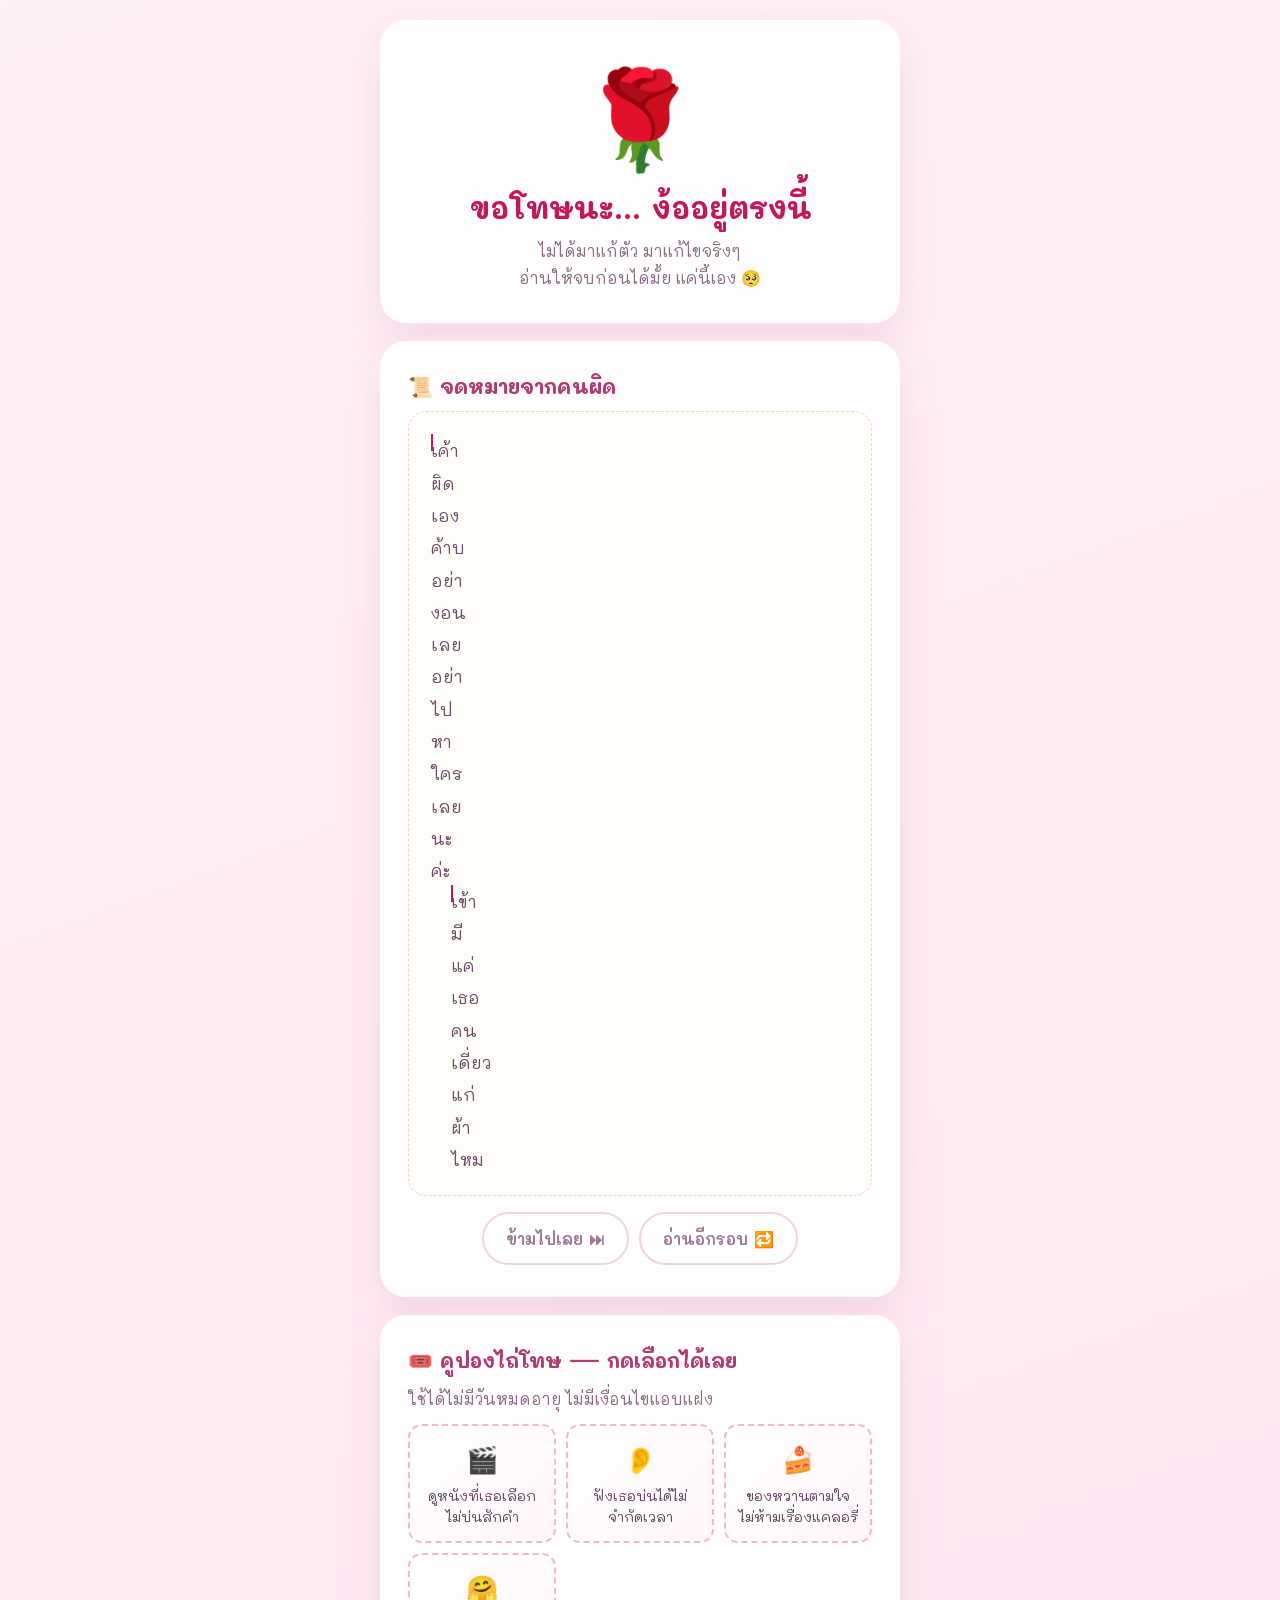
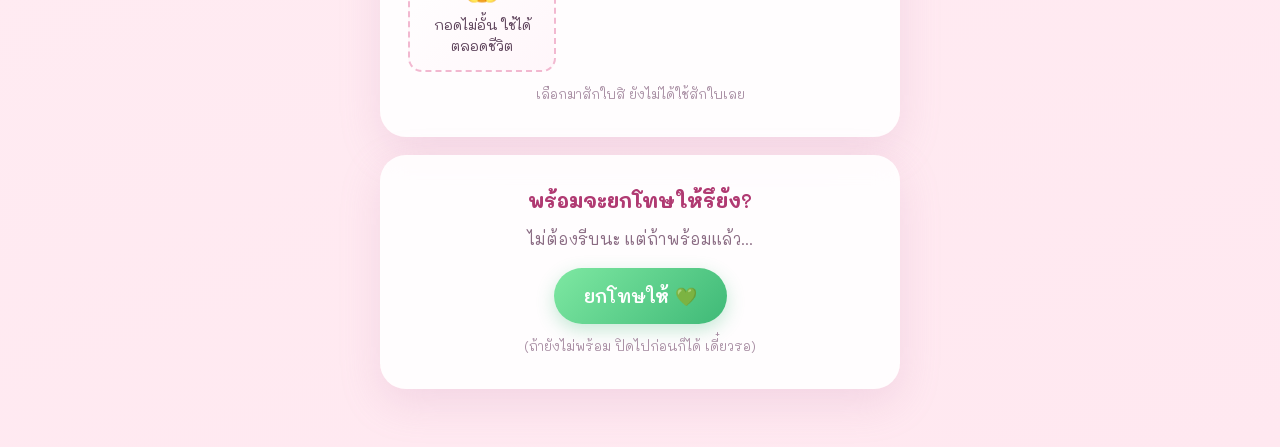
==== commit 8ff6045d: "changed: version1.1" ====
--- a/index.html
+++ b/index.html
@@ -127,11 +127,11 @@
     <div class="hint" id="couponHint">เลือกมาสักใบสิ ยังไม่ได้ใช้สักใบเลย</div>
   </div>
 
-  <div class="card">
+  <!-- <div class="card">
     <h2>💬 ทำไมถึงง้อไม่เลิก</h2>
     <div class="reason" id="reason">กดปุ่มข้างล่างสิ มีเหตุผลเยอะมาก</div>
     <div class="btns"><button class="primary" id="reasonBtn" type="button">บอกมาอีกข้อ 💕</button></div>
-  </div>
+  </div> -->
 
   <div class="card" style="text-align:center" id="finalCard">
     <h2>พร้อมจะยกโทษให้รึยัง?</h2>
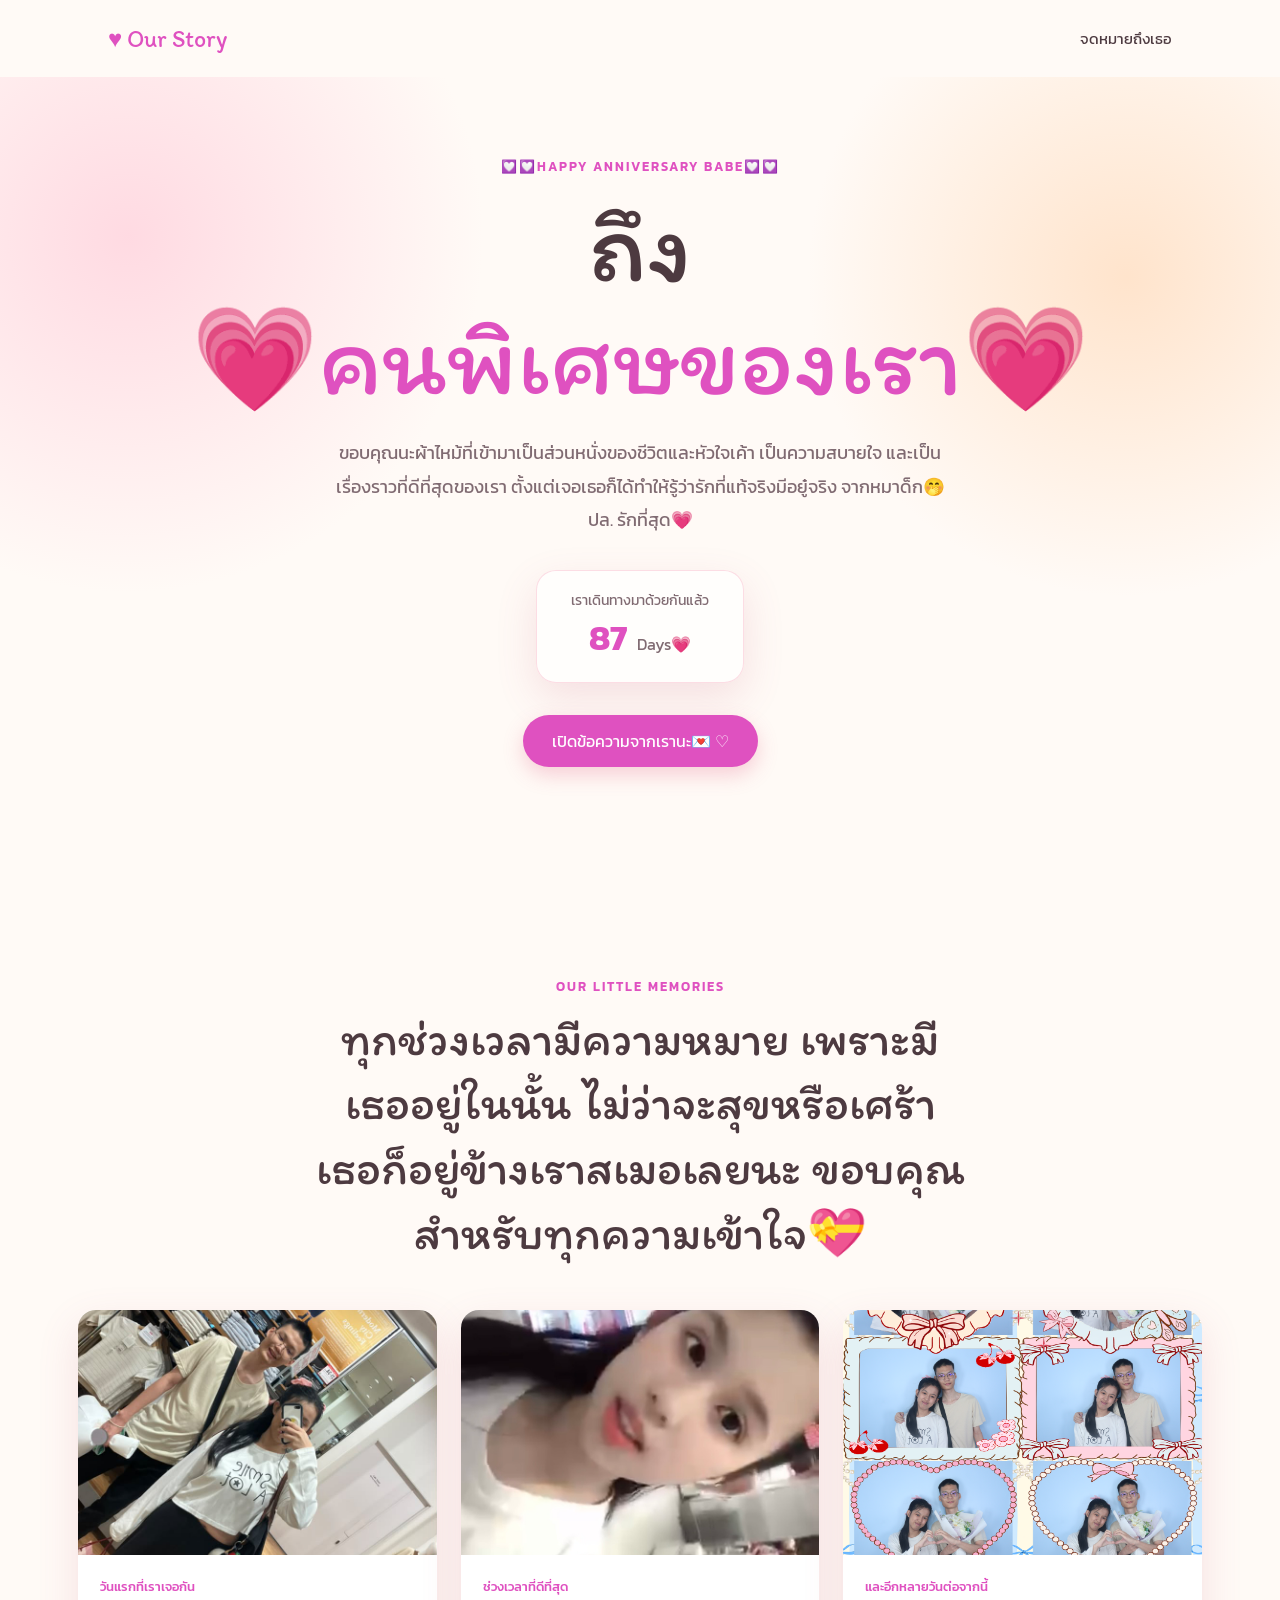
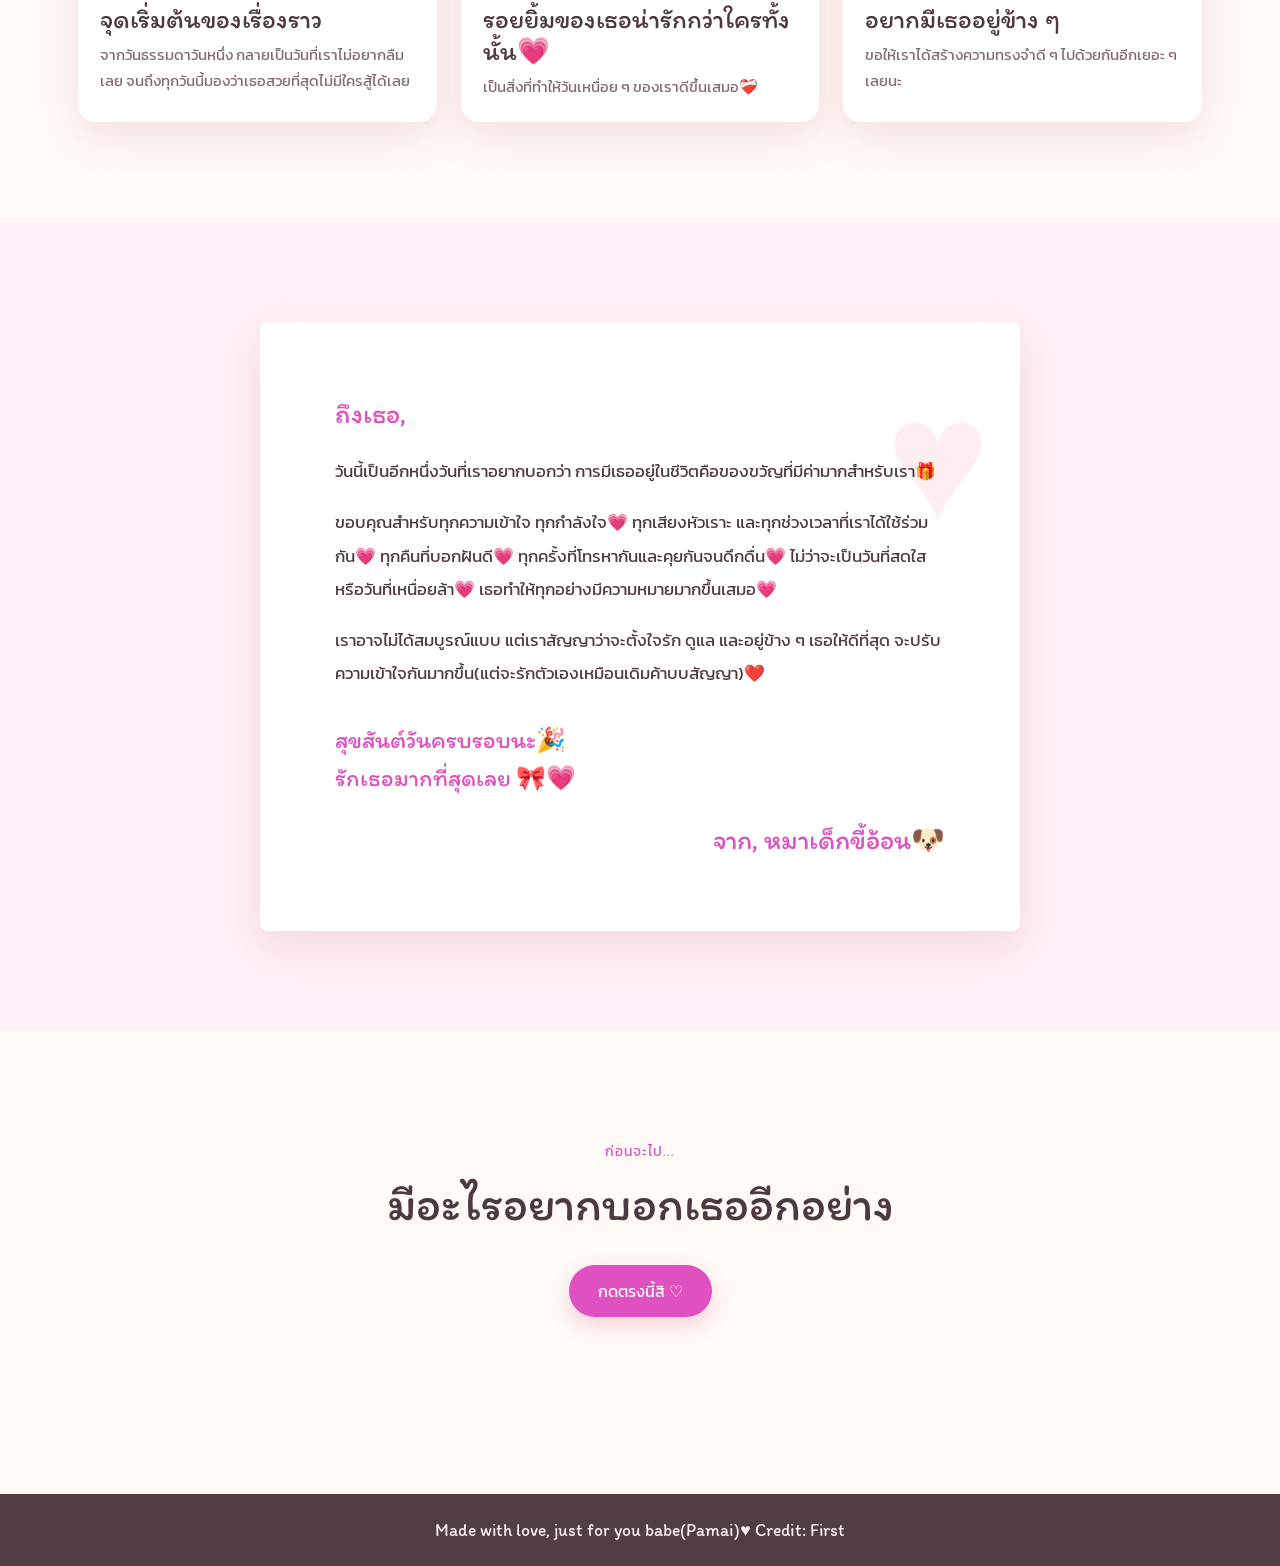
==== commit d3d8b0f7: "move all index and asset to home folder" ====
--- a/index.html
+++ b/index.html
@@ -1,283 +1,147 @@
 <!DOCTYPE html>
 <html lang="th">
 <head>
-<meta charset="UTF-8">
-<meta name="viewport" content="width=device-width, initial-scale=1.0, viewport-fit=cover">
-<meta name="theme-color" content="#fff0f5">
-<title>ขอโทษนะ... ง้ออยู่ 🌹</title>
-<link rel="preconnect" href="https://fonts.googleapis.com">
-<link rel="preconnect" href="https://fonts.gstatic.com" crossorigin>
-<link href="https://fonts.googleapis.com/css2?family=Mali:wght@400;600;700&display=swap" rel="stylesheet">
-<style>
-  *{margin:0;padding:0;box-sizing:border-box;-webkit-tap-highlight-color:transparent}
-  html{scroll-behavior:smooth}
-  body{
-    font-family:'Mali','Noto Sans Thai',sans-serif;
-    background:linear-gradient(160deg,#fff0f5,#ffe8f0,#f3e9ff,#e9f4ff);
-    background-size:300% 300%;
-    animation:bg 18s ease infinite;
-    color:#5c4159;
-    padding:calc(20px + env(safe-area-inset-top)) 16px calc(40px + env(safe-area-inset-bottom));
-    overflow-x:hidden;
-  }
-  @keyframes bg{0%,100%{background-position:0% 50%}50%{background-position:100% 50%}}
+  <meta charset="UTF-8">
+  <meta name="viewport" content="width=device-width, initial-scale=1.0">
+  <title>For My Favorite Person</title>
+  <link rel="preconnect" href="https://fonts.googleapis.com">
+  <link rel="preconnect" href="https://fonts.gstatic.com" crossorigin>
+  <link href="https://fonts.googleapis.com/css2?family=Itim&family=Kanit:wght@300;400;500;600;700&display=swap" rel="stylesheet">
+  <link rel="stylesheet" href="style.css">
+</head>
 
-  .wrap{max-width:520px;margin:0 auto}
-  .card{
-    background:rgba(255,255,255,.88);
-    -webkit-backdrop-filter:blur(12px);backdrop-filter:blur(12px);
-    border-radius:clamp(20px,5vw,26px);
-    padding:clamp(22px,6vw,32px) clamp(18px,5vw,28px);
-    box-shadow:0 14px 40px rgba(200,140,180,.22);
-    margin-bottom:18px;
-    position:relative;z-index:2;
-  }
-  .hero{text-align:center}
-  .rose{font-size:clamp(64px,20vw,96px);display:inline-block;animation:sway 3s ease-in-out infinite}
-  @keyframes sway{0%,100%{transform:rotate(-7deg)}50%{transform:rotate(7deg)}}
-  h1{font-size:clamp(22px,6vw,30px);color:#c2185b;margin:10px 0 8px;line-height:1.4}
-  h2{font-size:clamp(17px,4.6vw,20px);color:#b03a72;margin-bottom:12px}
-  .sub{font-size:clamp(14px,3.9vw,16px);color:#8a6b83;line-height:1.7}
+<body>
+  <div class="hearts-container" id="heartsContainer"></div>
 
-  /* จดหมายพิมพ์ทีละตัว */
-  .letter{
-    background:#fffdf7;border:1px dashed #f0cfe0;border-radius:18px;
-    padding:clamp(16px,4.5vw,22px);
-    font-size:clamp(15px,4vw,17px);line-height:1.9;
-    min-height:190px;white-space:pre-wrap;color:#6b4a63;
-  }
-  .cursor{display:inline-block;width:2px;height:1em;background:#c2185b;vertical-align:-2px;animation:blink .8s steps(2) infinite}
-  @keyframes blink{50%{opacity:0}}
+  <nav class="navbar">
+    <a href="#home" class="logo">♥ Our Story</a>
+    <a href="#letter" class="nav-link">จดหมายถึงเธอ</a>
+  </nav>
 
-  /* คูปอง */
-  .coupons{display:grid;grid-template-columns:repeat(auto-fit,minmax(140px,1fr));gap:10px}
-  .coupon{
-    background:linear-gradient(135deg,#fff,#fff6fa);
-    border:2px dashed #f2b8d0;border-radius:14px;
-    padding:14px 12px;text-align:center;cursor:pointer;
-    font-size:clamp(13px,3.6vw,14px);line-height:1.5;
-    transition:transform .18s,background .25s,border-color .25s;
-    touch-action:manipulation;
-  }
-  .coupon:active{transform:scale(.95)}
-  @media(hover:hover){.coupon:hover{transform:translateY(-3px);border-color:#ff6b9d}}
-  .coupon.used{background:#f0f7f2;border-color:#9ad9b5;color:#4f8a6b;text-decoration:line-through;opacity:.85}
-  .coupon .ic{font-size:26px;display:block;margin-bottom:6px}
+  <main>
+    <section class="hero" id="home">
+      <p class="eyebrow">💟💟HAPPY ANNIVERSARY BABE💟💟</p>
 
-  /* เหตุผล */
-  .reason{
-    background:#fff6fa;border-radius:14px;padding:16px;
-    font-size:clamp(15px,4vw,17px);line-height:1.7;min-height:80px;
-    display:flex;align-items:center;justify-content:center;text-align:center;color:#8a4a72;
-  }
+      <!-- TODO: เปลี่ยนชื่อแฟนตรงนี้ -->
+      <h1>ถึง <span class="highlight">💗คนพิเศษของเรา💗</span></h1>
 
-  /* ปุ่ม */
-  .btns{display:flex;gap:10px;flex-wrap:wrap;justify-content:center;margin-top:16px}
-  button{
-    font-family:inherit;font-weight:600;font-size:clamp(15px,4vw,16px);
-    padding:14px 22px;min-height:48px;border:none;border-radius:99px;
-    cursor:pointer;touch-action:manipulation;
-    transition:transform .15s,box-shadow .2s;
-  }
-  button:active{transform:scale(.94)}
-  .primary{background:linear-gradient(135deg,#ff6b9d,#c2185b);color:#fff;box-shadow:0 6px 18px rgba(194,24,91,.32)}
-  .ghost{background:#fff;color:#9c7a94;border:2px solid #f0d5e5}
-  .forgive{background:linear-gradient(135deg,#7ee8a2,#3fb977);color:#fff;box-shadow:0 6px 18px rgba(63,185,119,.3);font-size:clamp(16px,4.4vw,18px);padding:16px 30px}
+      <!-- TODO: แก้ข้อความสั้น ๆ ใต้ชื่อได้ตามต้องการ -->
+      <p class="hero-text">
+        ขอบคุณนะผ้าไหม้ที่เข้ามาเป็นส่วนหนั่งของชีวิตและหัวใจเค้า เป็นความสบายใจ
+        และเป็นเรื่องราวที่ดีที่สุดของเรา ตั้งแต่เจอเธอก็ได้ทำให้รู้ว่ารักที่แท้จริงมีอยู๋จริง จากหมาด็ก🤭
+        ปล. รักที่สุด💗
+      </p>
 
-  .hint{font-size:clamp(12px,3.4vw,13px);color:#a98fa4;text-align:center;margin-top:12px;line-height:1.6;min-height:20px}
+      <div class="anniversary-card">
+        <p>เราเดินทางมาด้วยกันแล้ว</p>
 
-  /* ผลลัพธ์ */
-  #result{display:none;text-align:center}
-  #result.show{display:block;animation:pop .5s cubic-bezier(.3,1.5,.5,1)}
-  @keyframes pop{0%{transform:scale(.8);opacity:0}100%{transform:scale(1);opacity:1}}
+        <!-- TODO: JavaScript จะคำนวณจำนวนวันจากตัวแปร anniversaryDate ใน script.js -->
+        <strong id="daysTogether">30</strong>
+        <span>Days💗</span>
+      </div>
 
-  .petal{position:fixed;top:-40px;pointer-events:none;z-index:1;will-change:transform;animation:fall linear forwards}
-  @keyframes fall{to{transform:translateY(112vh) rotate(420deg);opacity:.1}}
-  .burst{position:fixed;pointer-events:none;z-index:3;font-size:clamp(20px,6vw,26px);animation:up 2.4s ease-out forwards}
-  @keyframes up{0%{transform:translateY(0) scale(.4);opacity:1}100%{transform:translateY(-100vh) scale(1.3) rotate(35deg);opacity:0}}
+      <a href="#letter" class="button">เปิดข้อความจากเรานะ💌 <span>♡</span></a>
+    </section>
 
-  @media (prefers-reduced-motion:reduce){
-    *{animation-duration:.01ms!important;animation-iteration-count:1!important;transition-duration:.01ms!important}
-  }
-</style>
-</head>
-<body>
-<div class="wrap">
+    <section class="memory-section">
+      <div class="section-title">
+        <p>OUR LITTLE MEMORIES</p>
+        <h2>ทุกช่วงเวลามีความหมาย เพราะมีเธออยู่ในนั้น ไม่ว่าจะสุขหรือเศร้าเธอก็อยู่ข้างเราสเมอเลยนะ
+           ขอบคุณสำหรับทุกความเข้าใจ💝</h2>
+      </div>
 
-  <div class="card hero">
-    <div class="rose">🌹</div>
-    <h1 id="headline">ขอโทษนะ... ง้ออยู่ตรงนี้</h1>
-    <p class="sub">ไม่ได้มาแก้ตัว มาแก้ไขจริงๆ<br>อ่านให้จบก่อนได้มั้ย แค่นี้เอง 🥺</p>
-  </div>
+      <div class="memory-grid">
+        <article class="memory-card">
+          <!-- TODO: เปลี่ยนลิงก์รูปเป็นรูปของคุณเอง เช่น images/photo1.jpg -->
+          <img src="Unico.JPG" alt="ความทรงจำของเรา">
+          <div class="memory-content">
+            <!-- TODO: ใส่วันที่หรือชื่อโมเมนต์แรก -->
+            <p class="memory-date">วันแรกที่เราเจอกัน</p>
+            <!-- TODO: เขียนความทรงจำรูปที่ 1 -->
+            <h3>จุดเริ่มต้นของเรื่องราว</h3>
+            <p>จากวันธรรมดาวันหนึ่ง กลายเป็นวันที่เราไม่อยากลืมเลย จนถึงทุกวันนี้มองว่าเธอสวยที่สุดไม่มีใครสู้ได้เลย</p>
+          </div>
+        </article>
 
-  <div class="card">
-    <h2>📜 จดหมายจากคนผิด</h2>
-    <div class="letter" id="letter"><span class="cursor">เค้าผิดเองค้าบ อย่างอนเลย อย่าไปหาใครเลยนะค่ะ</span>
-    <span class="cursor">เข้ามีแค่เธอคนเดี่ยวแก่ผ้าไหม</span></div>
-    <div class="btns">
-      <button class="ghost" id="skip" type="button">ข้ามไปเลย ⏭</button>
-      <button class="ghost" id="replay" type="button">อ่านอีกรอบ 🔁</button>
-    </div>
-  </div>
+        <article class="memory-card">
+          <!-- TODO: เปลี่ยนลิงก์รูปเป็นรูปของคุณเอง -->
+          <img src="smile.jpg">
+          <div class="memory-content">
+            <!-- TODO: เขียนวันที่หรือชื่อโมเมนต์รูปที่ 2 -->
+            <p class="memory-date">ช่วงเวลาที่ดีที่สุด</p>
+            <!-- TODO: เขียนความทรงจำรูปที่ 2 -->
+            <h3>รอยยิ้มของเธอน่ารักกว่าใครทั้งนั้น💗</h3>
+            <p>เป็นสิ่งที่ทำให้วันเหนื่อย ๆ ของเราดีขึ้นเสมอ❤️‍🩹</p>
+          </div>
+        </article>
 
-  <div class="card">
-    <h2>🎟️ คูปองไถ่โทษ — กดเลือกได้เลย</h2>
-    <p class="sub" style="margin-bottom:12px">ใช้ได้ไม่มีวันหมดอายุ ไม่มีเงื่อนไขแอบแฝง</p>
-    <div class="coupons" id="coupons"></div>
-    <div class="hint" id="couponHint">เลือกมาสักใบสิ ยังไม่ได้ใช้สักใบเลย</div>
-  </div>
+        <article class="memory-card">
+          <!-- TODO: เปลี่ยนลิงก์รูปเป็นรูปของคุณเอง -->
+          <img src="./ourFirstPhotoBooth.jpg" alt="ความทรงจำของเรา">
+          <div class="memory-content">
+            <!-- TODO: เขียนวันที่หรือชื่อโมเมนต์รูปที่ 3 -->
+            <p class="memory-date">และอีกหลายวันต่อจากนี้</p>
+            <!-- TODO: เขียนความทรงจำรูปที่ 3 -->
+            <h3>อยากมีเธออยู่ข้าง ๆ</h3>
+            <p>ขอให้เราได้สร้างความทรงจำดี ๆ ไปด้วยกันอีกเยอะ ๆ เลยนะ</p>
+          </div>
+        </article>
+      </div>
+    </section>
 
-  <!-- <div class="card">
-    <h2>💬 ทำไมถึงง้อไม่เลิก</h2>
-    <div class="reason" id="reason">กดปุ่มข้างล่างสิ มีเหตุผลเยอะมาก</div>
-    <div class="btns"><button class="primary" id="reasonBtn" type="button">บอกมาอีกข้อ 💕</button></div>
-  </div> -->
+    <section class="letter-section" id="letter">
+      <div class="letter">
+        <p class="letter-top">ถึงเธอ,</p>
 
-  <div class="card" style="text-align:center" id="finalCard">
-    <h2>พร้อมจะยกโทษให้รึยัง?</h2>
-    <p class="sub">ไม่ต้องรีบนะ แต่ถ้าพร้อมแล้ว...</p>
-    <div class="btns"><button class="forgive" id="forgive" type="button">ยกโทษให้ 💚</button></div>
-    <div class="hint" id="finalHint">(ถ้ายังไม่พร้อม ปิดไปก่อนก็ได้ เดี๋ยวรอ)</div>
-  </div>
+        <!-- TODO: แก้เนื้อหาจดหมายนี้เป็นข้อความของคุณเอง -->
+        <div class="letter-content">
+          <p>
+            วันนี้เป็นอีกหนึ่งวันที่เราอยากบอกว่า
+            การมีเธออยู่ในชีวิตคือของขวัญที่มีค่ามากสำหรับเรา🎁
+          </p>
 
-  <div class="card" id="result">
-    <div class="rose">🥰</div>
-    <h1>ขอบคุณที่ยังใจดีกับเราเสมอ</h1>
-    <p class="sub">สัญญาว่าจะทำให้ดีกว่าเดิม<br>ไม่ใช่แค่พูด แต่จะทำให้เห็น 💖</p>
-    <div class="btns"><button class="ghost" id="restart" type="button">เริ่มใหม่ 🔁</button></div>
-  </div>
+          <p>
+            ขอบคุณสำหรับทุกความเข้าใจ ทุกกำลังใจ💗
+            ทุกเสียงหัวเราะ และทุกช่วงเวลาที่เราได้ใช้ร่วมกัน💗
+            ทุกคืนที่บอกฝันดี💗
+            ทุกครั้งที่โทรหากันและคุยกันจนดึกดื่น💗
+            ไม่ว่าจะเป็นวันที่สดใสหรือวันที่เหนื่อยล้า💗
+            เธอทำให้ทุกอย่างมีความหมายมากขึ้นเสมอ💗
+          </p>
 
-</div>
+          <p>
+            เราอาจไม่ได้สมบูรณ์แบบ แต่เราสัญญาว่าจะตั้งใจรัก
+            ดูแล และอยู่ข้าง ๆ เธอให้ดีที่สุด จะปรับความเข้าใจกันมากขึ้น(แต่จะรักตัวเองเหมือนเดิมค้าบบสัญญา)❤️
+          </p>
 
-<script>
-(function(){
-  "use strict";
-  var $=function(i){return document.getElementById(i)};
-  var isCoarse = matchMedia("(pointer:coarse)").matches;
+          <p class="final-message">
+            สุขสันต์วันครบรอบนะ🎉<br>
+            รักเธอมากที่สุดเลย 🎀💗
+          </p>
+        </div>
 
-  /* ---------- จดหมาย ---------- */
-  var text =
-"ถึงคนที่กำลังงอลอยู่,\n\n"+
-"เรารู้ว่าเราผิด และรู้ด้วยว่าคำว่าขอโทษคำเดียวมันไม่พอ\n\n"+
-"ที่เงียบไป ไม่ใช่ไม่แคร์ แต่กลัวพูดแล้วยิ่งพัง\n"+
-"สุดท้ายก็พังอยู่ดีเพราะไม่พูด... โง่จริงๆ\n\n"+
-"ไม่ได้อยากชนะในเรื่องที่ทะเลาะกัน\n"+
-"อยากชนะใจกลับมามากกว่า\n\n"+
-"ให้เวลาเราแก้ตัวอีกสักครั้งได้มั้ย 🥺";
+        <!-- TODO: เปลี่ยนเป็นชื่อของคุณ -->
+        <p class="signature">จาก, หมาเด็กขี้อ้อน🐶</p>
+      </div>
+    </section>
 
-  var letter=$("letter"), i=0, timer=null;
-  function type(){
-    clearInterval(timer); i=0; letter.innerHTML='<span class="cursor"></span>';
-    timer=setInterval(function(){
-      i++;
-      letter.innerHTML = text.slice(0,i).replace(/</g,"&lt;") + '<span class="cursor"></span>';
-      if(i>=text.length) clearInterval(timer);
-    }, 38);
-  }
-  function showAll(){ clearInterval(timer); i=text.length; letter.textContent=text; }
-  $("skip").addEventListener("click",showAll);
-  $("replay").addEventListener("click",type);
+    <section class="surprise-section">
+      <p>ก่อนจะไป...</p>
+      <h2>มีอะไรอยากบอกเธออีกอย่าง</h2>
+      <button class="surprise-button" id="surpriseButton">
+        กดตรงนี้สิ ♡
+      </button>
+      <p class="surprise-message" id="surpriseMessage"></p>
+    </section>
+  </main>
 
-  /* ---------- คูปอง ---------- */
-  var coupons=[
-    {ic:"🎬",t:"ดูหนังที่เธอเลือก ไม่บ่นสักคำ"},
-    {ic:"👂",t:"ฟังเธอบ่นได้ไม่จำกัดเวลา"},
-    {ic:"🍰",t:"ของหวานตามใจ ไม่ห้ามเรื่องแคลอรี่"},
-    {ic:"🤗",t:"กอดไม่อั้น ใช้ได้ตลอดชีวิต"}
-  ];
-  var box=$("coupons"), used=0, cHint=$("couponHint");
-  coupons.forEach(function(c){
-    var d=document.createElement("div");
-    d.className="coupon";
-    d.innerHTML='<span class="ic">'+c.ic+'</span>'+c.t;
-    d.addEventListener("click",function(){
-      if(d.classList.contains("used")) return;
-      d.classList.add("used"); used++;
-      burstAt(d, 6);
-      if(navigator.vibrate) navigator.vibrate(30);
-      if(used===coupons.length) cHint.textContent="ใช้หมดทุกใบเลย!! เดี๋ยวพิมพ์ใหม่ให้อีกเป็นปึกก็ได้ 😭";
-      else cHint.textContent="ใช้ไปแล้ว "+used+"/"+coupons.length+" ใบ — เหลืออีกเยอะ เอาไปเลย";
-    });
-    box.appendChild(d);
-  });
+  <footer>
+    <!-- TODO: เปลี่ยนปีหรือข้อความท้ายเว็บได้ -->
+    <p>Made with love, just for you babe(Pamai)♥
+      Credit: First
+    </p>
+  </footer>
 
-  /* ---------- เหตุผล ---------- */
-  var reasons=[
-    // "เพราะวันที่ไม่มีเธอคุยด้วย โลกหายไปทั้งใบ",
-    "เพราะเรื่องตลกที่คิดได้ อยากเล่าให้เธอฟังคนแรก",
-    "เพราะเสียงหัวเราะเธอ มันแพงกว่าศักดิ์ศรีของเราเยอะ",
-    "เพราะทะเลาะกับเธอ แพ้ก็ยังดีกว่าไม่มีเธอ",
-    "เพราะอาหารอร่อยแค่ไหน ถ้ากินคนเดียวก็จืด",
-    "เพราะเธอจำได้แม้แต่เรื่องที่เราลืม",
-    "เพราะเรายังไม่ได้พาเธอไปที่ที่เราอยากพาไปเลย",
-    "เพราะคนที่ทำให้เราอยากเป็นคนที่ดีขึ้น มีแค่เธอ"
-  ];
-  var pool=[], rBox=$("reason");
-  $("reasonBtn").addEventListener("click",function(ev){
-    if(!pool.length) pool=reasons.slice();
-    var k=Math.floor(Math.random()*pool.length);
-    rBox.style.opacity=0;
-    var msg=pool.splice(k,1)[0];
-    setTimeout(function(){ rBox.textContent=msg; rBox.style.transition="opacity .3s"; rBox.style.opacity=1; },160);
-    burstAt(ev.currentTarget,4);
-  });
-
-  /* ---------- เอฟเฟกต์ ---------- */
-  function burstAt(el,n){
-    var r=el.getBoundingClientRect(), e=["💖","💕","🌸","✨","💗"];
-    for(var j=0;j<n;j++){
-      (function(j){setTimeout(function(){
-        var s=document.createElement("div");
-        s.className="burst";
-        s.textContent=e[Math.floor(Math.random()*e.length)];
-        s.style.left=(r.left+Math.random()*r.width)+"px";
-        s.style.top=(r.top+r.height/2)+"px";
-        document.body.appendChild(s);
-        setTimeout(function(){s.remove()},2500);
-      },j*70)})(j);
-    }
-  }
-  function petals(){
-    var e=["🌸","💮","🌷","💗"];
-    var p=document.createElement("div");
-    p.className="petal";
-    p.textContent=e[Math.floor(Math.random()*e.length)];
-    p.style.left=Math.random()*100+"vw";
-    p.style.fontSize=(14+Math.random()*16)+"px";
-    p.style.animationDuration=(7+Math.random()*6)+"s";
-    p.style.opacity=.5+Math.random()*.4;
-    document.body.appendChild(p);
-    setTimeout(function(){p.remove()},14000);
-  }
-  setInterval(petals, isCoarse?1400:800);
-
-  /* ---------- ยกโทษ ---------- */
-  $("forgive").addEventListener("click",function(){
-    $("finalCard").style.display="none";
-    $("result").classList.add("show");
-    $("result").scrollIntoView({behavior:"smooth",block:"center"});
-    var n=isCoarse?20:40, e=["💖","💕","💗","🌹","✨","🎉"];
-    for(var j=0;j<n;j++){
-      (function(j){setTimeout(function(){
-        var s=document.createElement("div");
-        s.className="burst";
-        s.textContent=e[Math.floor(Math.random()*e.length)];
-        s.style.left=Math.random()*window.innerWidth+"px";
-        s.style.top=(window.innerHeight-30)+"px";
-        document.body.appendChild(s);
-        setTimeout(function(){s.remove()},2500);
-      },j*80)})(j);
-    }
-    if(navigator.vibrate) navigator.vibrate([50,60,50,60,120]);
-  });
-
-  $("restart").addEventListener("click",function(){
-    $("result").classList.remove("show");
-    $("finalCard").style.display="block";
-    window.scrollTo({top:0,behavior:"smooth"});
-    type();
-  });
-
-  type();
-})();
-</script>+  <script src="script.js"></script>
+</body>
+</html>
--- a/style.css
+++ b/style.css
@@ -0,0 +1,376 @@
+:root {
+  --pink: #f47c9c;
+  --dark-pink: #df51c0;
+  --light-pink: #fff1f5;
+  --cream: #fffaf6;
+  --text: #4d3a40;
+  --muted: #806b72;
+  --white: #ffffff;
+  --shadow: 0 15px 40px rgba(190, 88, 119, 0.16);
+}
+
+* {
+  box-sizing: border-box;
+  margin: 0;
+  padding: 0;
+}
+
+html {
+  scroll-behavior: smooth;
+}
+
+body {
+  background: var(--cream);
+  color: var(--text);
+  font-family: "Kanit", sans-serif;
+  overflow-x: hidden;
+}
+
+.navbar {
+  align-items: center;
+  display: flex;
+  justify-content: space-between;
+  margin: 0 auto;
+  max-width: 1120px;
+  padding: 24px 28px;
+  position: relative;
+  z-index: 5;
+}
+
+.logo {
+  color: var(--dark-pink);
+  font-family: "Itim", cursive;
+  font-size: 1.5rem;
+  text-decoration: none;
+}
+
+.nav-link {
+  color: var(--text);
+  font-size: 0.95rem;
+  text-decoration: none;
+}
+
+.nav-link:hover {
+  color: var(--dark-pink);
+}
+
+.hero {
+  align-items: center;
+  background:
+    radial-gradient(circle at 10% 20%, rgba(255, 192, 210, 0.55), transparent 27%),
+    radial-gradient(circle at 88% 25%, rgba(255, 213, 176, 0.6), transparent 25%);
+  display: flex;
+  flex-direction: column;
+  justify-content: center;
+  min-height: 680px;
+  padding: 80px 24px 110px;
+  position: relative;
+  text-align: center;
+}
+
+.eyebrow,
+.section-title > p {
+  color: var(--dark-pink);
+  font-size: 0.8rem;
+  font-weight: 600;
+  letter-spacing: 2px;
+}
+
+.hero h1 {
+  font-family: "Itim", cursive;
+  font-size: clamp(3rem, 8vw, 6.5rem);
+  font-weight: 400;
+  line-height: 1.1;
+  margin: 14px 0 22px;
+}
+
+.highlight {
+  color: var(--dark-pink);
+  display: block;
+}
+
+.hero-text {
+  color: var(--muted);
+  font-size: 1.1rem;
+  line-height: 1.9;
+  max-width: 610px;
+}
+
+.anniversary-card {
+  background: rgba(255, 255, 255, 0.7);
+  border: 1px solid rgba(244, 124, 156, 0.25);
+  border-radius: 20px;
+  box-shadow: var(--shadow);
+  margin: 32px 0;
+  padding: 18px 34px;
+}
+
+.anniversary-card p {
+  color: var(--muted);
+  font-size: 0.9rem;
+}
+
+.anniversary-card strong {
+  color: var(--dark-pink);
+  font-size: 2.2rem;
+  margin-right: 6px;
+}
+
+.anniversary-card span {
+  color: var(--muted);
+}
+
+.button,
+.surprise-button {
+  background: var(--dark-pink);
+  border: none;
+  border-radius: 999px;
+  box-shadow: 0 8px 20px rgba(223, 81, 121, 0.25);
+  color: var(--white);
+  cursor: pointer;
+  display: inline-block;
+  font-family: "Kanit", sans-serif;
+  font-size: 1rem;
+  padding: 14px 29px;
+  text-decoration: none;
+  transition: transform 0.2s ease, background 0.2s ease;
+}
+
+.button:hover,
+.surprise-button:hover {
+  background: #c93d65;
+  transform: translateY(-3px);
+}
+
+.memory-section {
+  margin: 0 auto;
+  max-width: 1180px;
+  padding: 100px 28px;
+}
+
+.section-title {
+  margin: 0 auto 45px;
+  max-width: 650px;
+  text-align: center;
+}
+
+.section-title h2,
+.surprise-section h2 {
+  font-family: "Itim", cursive;
+  font-size: clamp(2rem, 4vw, 3rem);
+  font-weight: 400;
+  line-height: 1.35;
+  margin-top: 10px;
+}
+
+.memory-grid {
+  display: grid;
+  gap: 24px;
+  grid-template-columns: repeat(3, 1fr);
+}
+
+.memory-card {
+  background: var(--white);
+  border-radius: 18px;
+  box-shadow: var(--shadow);
+  overflow: hidden;
+  transition: transform 0.25s ease;
+}
+
+.memory-card:hover {
+  transform: translateY(-8px);
+}
+
+.memory-card img {
+  display: block;
+  height: 245px;
+  object-fit: cover;
+  width: 100%;
+}
+
+.memory-content {
+  padding: 22px;
+}
+
+.memory-date {
+  color: var(--dark-pink);
+  font-size: 0.8rem;
+  font-weight: 500;
+}
+
+.memory-content h3 {
+  font-family: "Itim", cursive;
+  font-size: 1.65rem;
+  font-weight: 400;
+  margin: 7px 0;
+}
+
+.memory-content p:last-child {
+  color: var(--muted);
+  font-size: 0.95rem;
+  line-height: 1.75;
+}
+
+.letter-section {
+  background: var(--light-pink);
+  padding: 100px 28px;
+}
+
+.letter {
+  background: var(--white);
+  border-radius: 8px;
+  box-shadow: var(--shadow);
+  margin: 0 auto;
+  max-width: 760px;
+  padding: clamp(35px, 8vw, 75px);
+  position: relative;
+}
+
+.letter::before {
+  color: rgba(244, 124, 156, 0.13);
+  content: "♥";
+  font-size: 11rem;
+  position: absolute;
+  right: 30px;
+  top: 5px;
+}
+
+.letter-top,
+.signature {
+  color: var(--dark-pink);
+  font-family: "Itim", cursive;
+  font-size: 1.7rem;
+  position: relative;
+}
+
+.letter-content {
+  color: var(--text);
+  font-size: 1.05rem;
+  line-height: 2;
+  margin: 25px 0;
+  position: relative;
+}
+
+.letter-content p + p {
+  margin-top: 17px;
+}
+
+.final-message {
+  color: var(--dark-pink);
+  font-family: "Itim", cursive;
+  font-size: 1.5rem;
+  line-height: 1.6;
+  margin-top: 30px !important;
+}
+
+.signature {
+  text-align: right;
+}
+
+.surprise-section {
+  padding: 110px 28px;
+  text-align: center;
+}
+
+.surprise-section > p:first-child {
+  color: var(--dark-pink);
+  font-size: 0.85rem;
+  letter-spacing: 1px;
+}
+
+.surprise-button {
+  margin-top: 30px;
+}
+
+.surprise-message {
+  color: var(--dark-pink);
+  font-family: "Itim", cursive;
+  font-size: 1.65rem;
+  margin-top: 25px;
+  min-height: 42px;
+}
+
+footer {
+  background: #513d44;
+  color: #fcecf0;
+  padding: 25px;
+  text-align: center;
+}
+
+footer p {
+  font-family: "Itim", cursive;
+  font-size: 1.1rem;
+}
+
+.heart {
+  animation: floatUp linear forwards;
+  color: var(--pink);
+  opacity: 0;
+  pointer-events: none;
+  position: fixed;
+  z-index: -1;
+}
+
+@keyframes floatUp {
+  0% {
+    opacity: 0;
+    transform: translateY(30px) rotate(0deg);
+  }
+
+  15% {
+    opacity: 0.65;
+  }
+
+  85% {
+    opacity: 0.4;
+  }
+
+  100% {
+    opacity: 0;
+    transform: translateY(-105vh) rotate(360deg);
+  }
+}
+
+@media (max-width: 800px) {
+  .memory-grid {
+    grid-template-columns: 1fr;
+    margin: 0 auto;
+    max-width: 460px;
+  }
+
+  .memory-card img {
+    height: 280px;
+  }
+}
+
+@media (max-width: 480px) {
+  .navbar {
+    padding: 18px 20px;
+  }
+
+  .logo {
+    font-size: 1.25rem;
+  }
+
+  .nav-link {
+    font-size: 0.85rem;
+  }
+
+  .hero {
+    min-height: 620px;
+  }
+
+  .hero-text {
+    font-size: 1rem;
+  }
+
+  .anniversary-card {
+    padding: 15px 25px;
+  }
+
+  .memory-section,
+  .letter-section,
+  .surprise-section {
+    padding: 75px 20px;
+  }
+}
